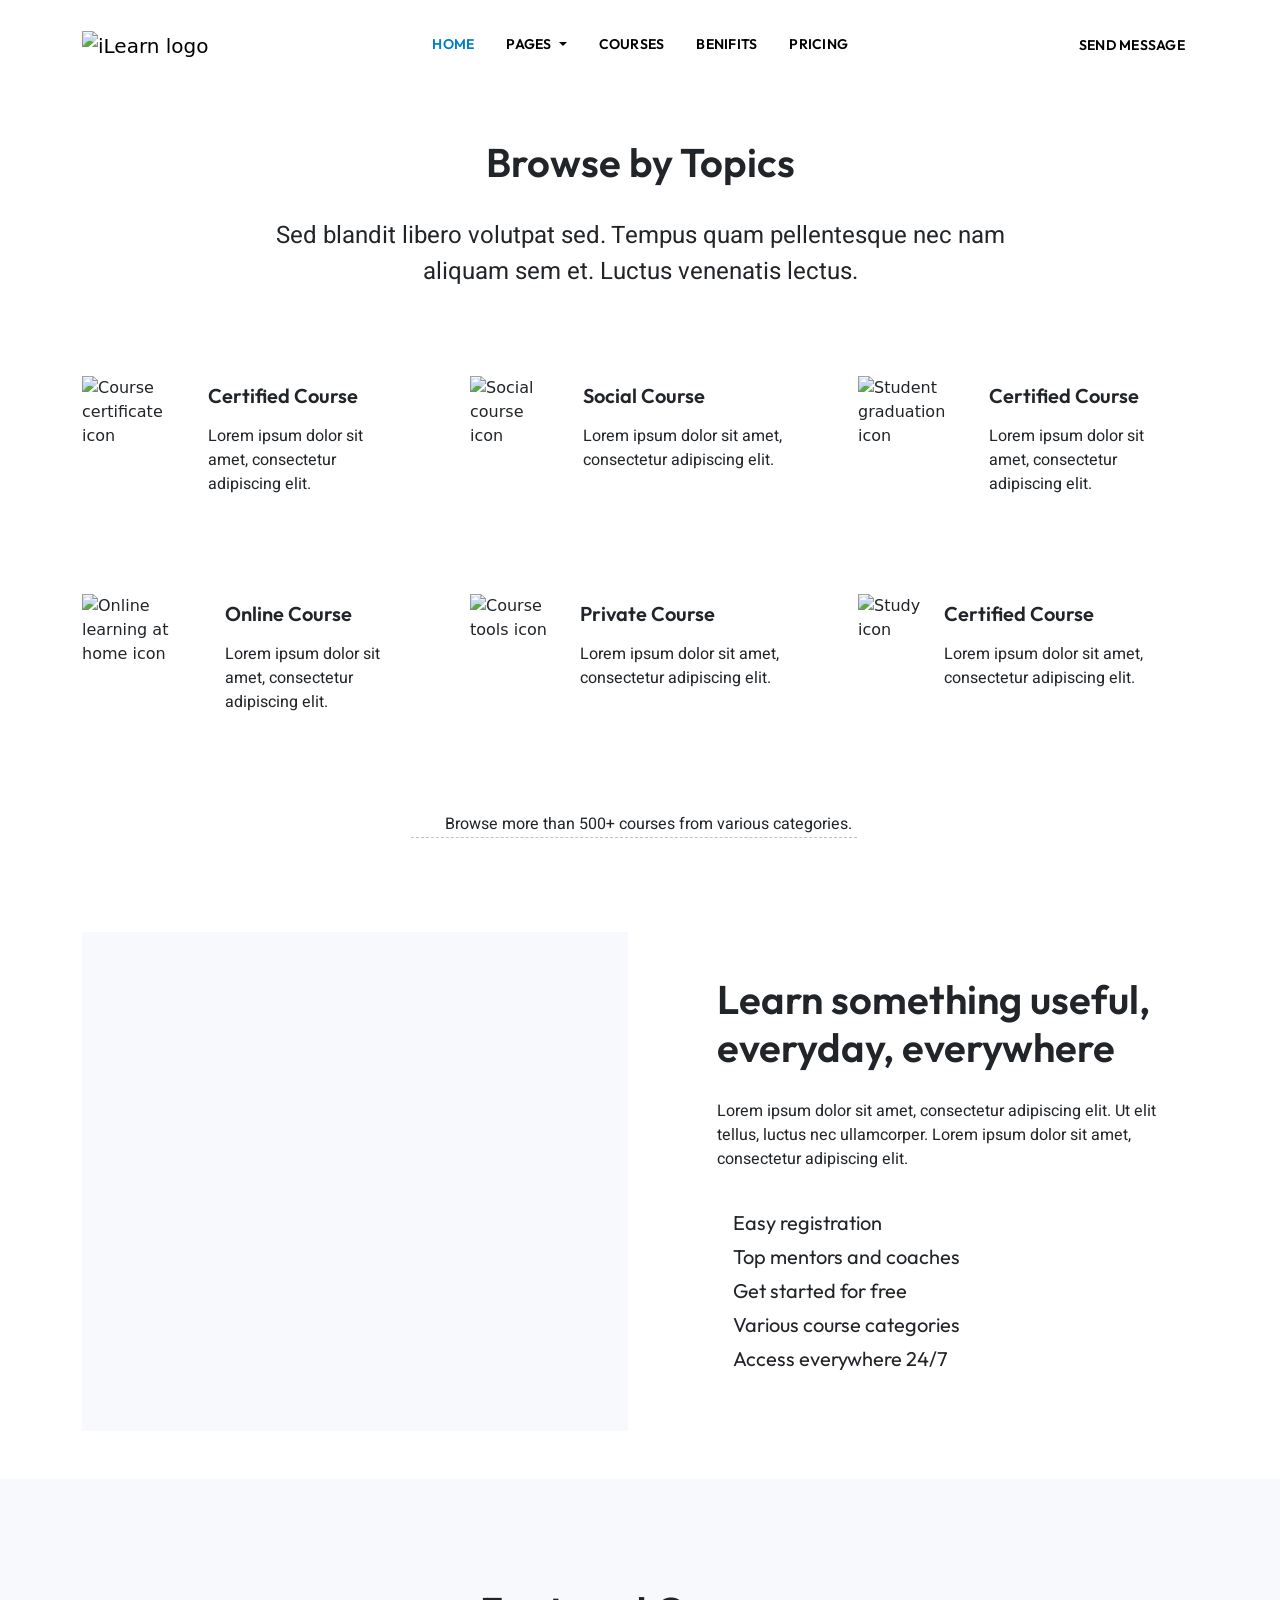
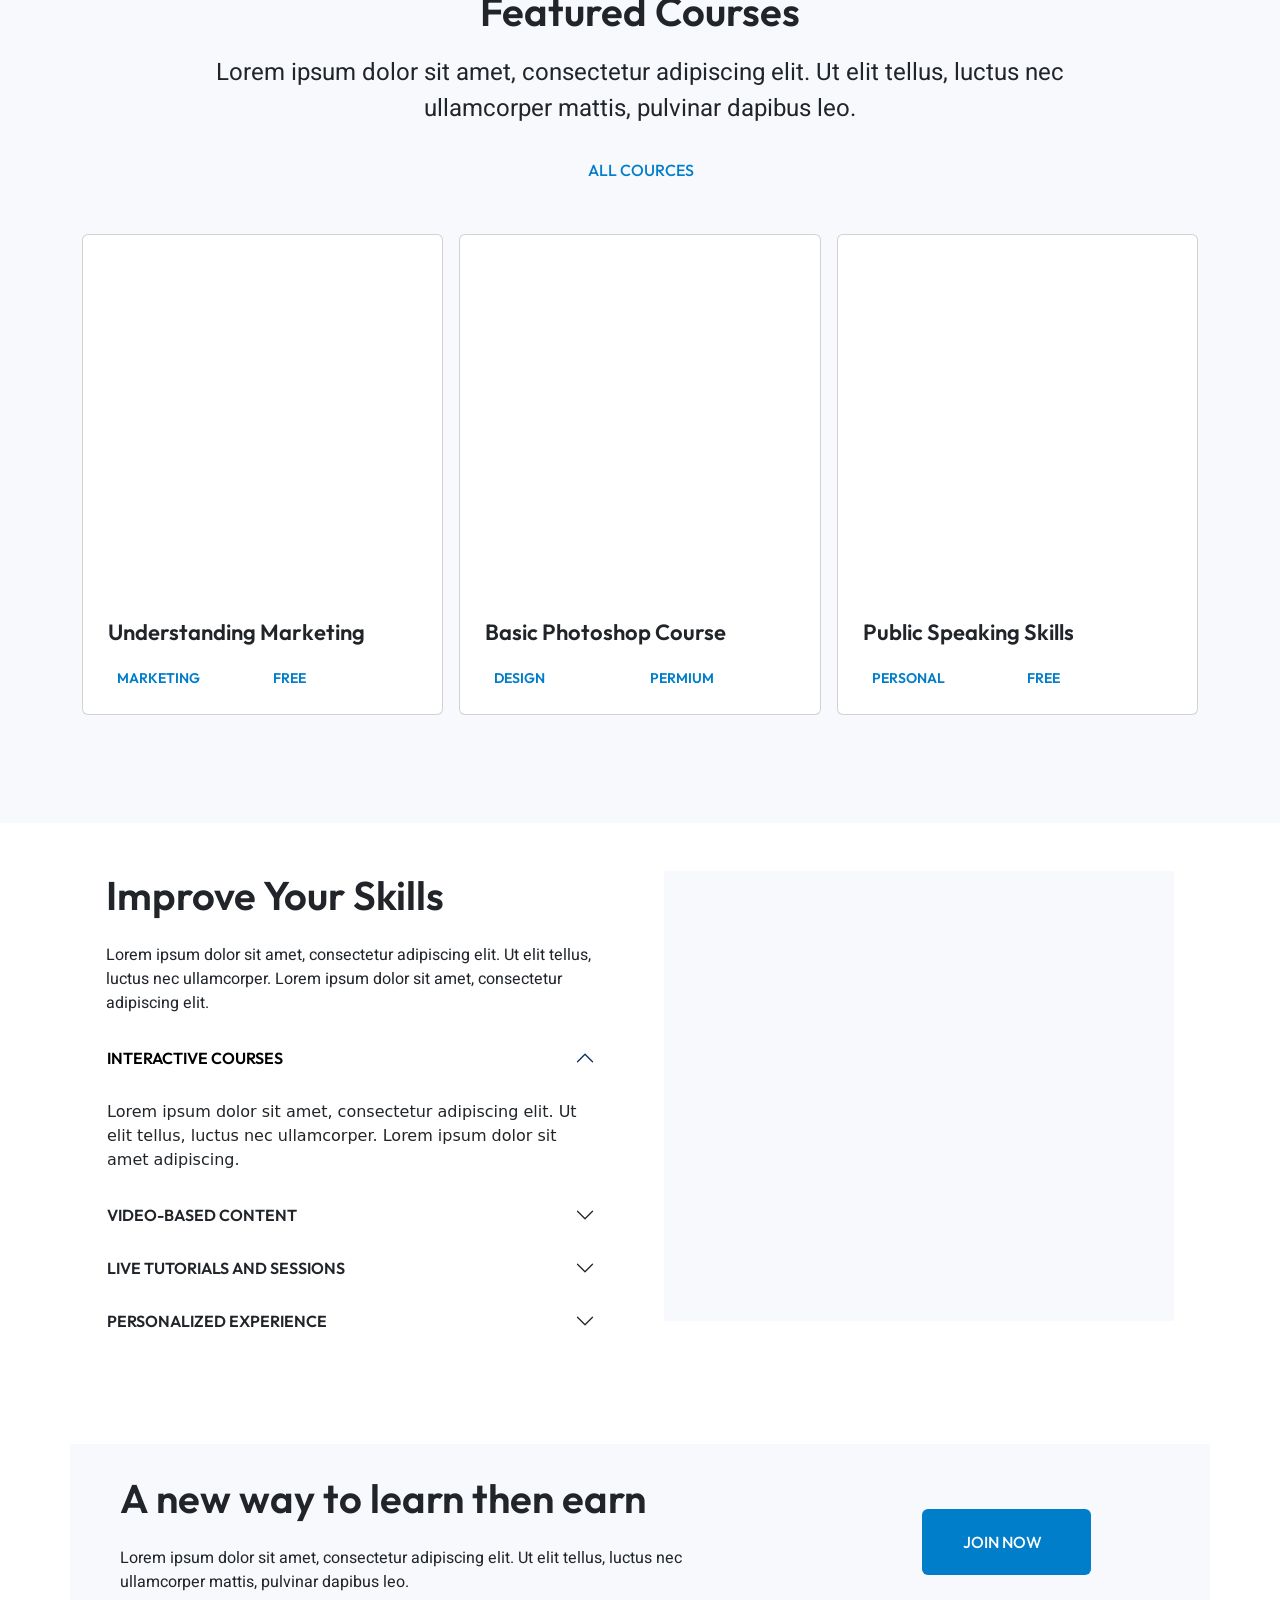
==== index.html @ 5a728802 "create Improve section" ====
<!DOCTYPE html>
<html lang="en">

<head>
    <meta charset="UTF-8">
    <meta name="viewport" content="width=device-width, initial-scale=1.0">
    <title>iLearn</title>

    <!--Font awsome-->
    <link rel="stylesheet" href="https://cdnjs.cloudflare.com/ajax/libs/font-awesome/7.0.1/css/all.min.css"
        integrity="sha512-2SwdPD6INVrV/lHTZbO2nodKhrnDdJK9/kg2XD1r9uGqPo1cUbujc+IYdlYdEErWNu69gVcYgdxlmVmzTWnetw=="
        crossorigin="anonymous" referrerpolicy="no-referrer" />

    <!--Font family-->
    <link rel="preconnect" href="https://fonts.googleapis.com">
    <link rel="preconnect" href="https://fonts.gstatic.com" crossorigin>
    <link href="https://fonts.googleapis.com/css2?family=Heebo:wght@100..900&family=Outfit:wght@100..900&display=swap"
        rel="stylesheet">

    <!--Bootstrap-->
    <link href="https://cdn.jsdelivr.net/npm/bootstrap@5.3.8/dist/css/bootstrap.min.css" rel="stylesheet"
        integrity="sha384-sRIl4kxILFvY47J16cr9ZwB07vP4J8+LH7qKQnuqkuIAvNWLzeN8tE5YBujZqJLB" crossorigin="anonymous">

    <!--Custome css-->
    <link href="./assets/css/main.css" rel="stylesheet" />
</head>

<body>

    <header class="header py-3 w-100">
        <nav class="navbar navbar-expand-lg w-100">
            <div class="container">
                <a class="navbar-brand" href="#">
                    <img width="170" height="45"
                        src="https://demo.sociolib.com/ilearn/wp-content/uploads/sites/27/2022/12/logo.png"
                        class="attachment-full size-full wp-image-588" alt="iLearn logo">
                </a>
                <button class="navbar-toggler" type="button" data-bs-toggle="collapse" data-bs-target="#navbarScroll"
                    aria-controls="navbarScroll" aria-expanded="false" aria-label="Toggle navigation">
                    <span class="navbar-toggler-icon"></span>
                </button>
                <div class="collapse navbar-collapse" id="navbarScroll">
                    <ul class="navbar-nav m-auto my-2 my-lg-0 navbar-nav-scroll gap-3"
                        style="--bs-scroll-height: 100px;">
                        <li class="nav-item">
                            <a class="nav-link active" aria-current="page" href="#">Home</a>
                        </li>
                        <li class="nav-item dropdown">
                            <a class="nav-link dropdown-toggle" href="#" role="button" data-bs-toggle="dropdown"
                                aria-expanded="false">
                                Pages
                            </a>
                            <ul class="dropdown-menu">
                                <li><a class="dropdown-item" href="#">About</a></li>
                                <li><a class="dropdown-item" href="#">Single Course</a></li>
                                <li><a class="dropdown-item" href="#">Contact</a></li>
                                <li><a class="dropdown-item" href="#">Reviews</a></li>
                                <li><a class="dropdown-item" href="#">Blog</a></li>
                                <li><a class="dropdown-item" href="#">Post</a></li>
                            </ul>
                        </li>
                        <li class="nav-item">
                            <a class="nav-link" href="#">Courses</a>
                        </li>
                        <li class="nav-item">
                            <a class="nav-link" href="#">Benifits</a>
                        </li>
                        <li class="nav-item">
                            <a class="nav-link" href="#">Pricing</a>
                        </li>
                    </ul>
                    <a class="contact text-decoration-none btn">
                        <i class="fa-regular fa-envelope"></i>
                        <span>SEND MESSAGE</span>
                    </a>
                </div>
            </div>
        </nav>
    </header>

    <main>

        <section class="browse py-5">

            <div class="browse-title text-center d-flex flex-column justify-content-center align-items-center">
                <h2>Browse by Topics</h2>
                <p class="mt-4 px-5">Sed blandit libero volutpat sed. Tempus quam pellentesque nec nam aliquam sem
                    et. Luctus venenatis
                    lectus.</p>
            </div>

            <div class="container">
                <div class="row g-5">
                    <div class="col-lg-4 col-md-6 col-sm-12">
                        <div class="browse-content d-flex align-items-start gap-4">
                            <div class="icon">
                                <img loading="lazy" decoding="async" width="55" height="55"
                                    src="https://demo.sociolib.com/ilearn/wp-content/uploads/sites/27/2022/12/certificate.png"
                                    class="attachment-full size-full wp-image-513" alt="Course certificate icon">
                            </div>
                            <div class="browse-topic">
                                <h3>Certified Course</h3>
                                <p>Lorem ipsum dolor sit amet, consectetur adipiscing elit.</p>
                            </div>
                        </div>
                    </div>
                    <div class="col-lg-4 col-md-6 col-sm-12">
                        <div class="browse-content d-flex align-items-start gap-4">
                            <div class="icon">
                                <img loading="lazy" decoding="async" width="55" height="55"
                                    src="https://demo.sociolib.com/ilearn/wp-content/uploads/sites/27/2022/12/chat.png"
                                    class="attachment-full size-full wp-image-504" alt="Social course icon">
                            </div>
                            <div class="browse-topic">
                                <h3>Social Course</h3>
                                <p>Lorem ipsum dolor sit amet, consectetur adipiscing elit.</p>
                            </div>
                        </div>
                    </div>
                    <div class="col-lg-4 col-md-6 col-sm-12">
                        <div class="browse-content d-flex align-items-start gap-4">
                            <div class="icon">
                                <img loading="lazy" decoding="async" width="55" height="55"
                                    src="https://demo.sociolib.com/ilearn/wp-content/uploads/sites/27/2022/12/graduation.png"
                                    class="attachment-full size-full wp-image-519" alt="Student graduation icon">
                            </div>
                            <div class="browse-topic">
                                <h3>Certified Course</h3>
                                <p>Lorem ipsum dolor sit amet, consectetur adipiscing elit.</p>
                            </div>
                        </div>
                    </div>
                    <div class="col-lg-4 col-md-6 col-sm-12">
                        <div class="browse-content d-flex align-items-start gap-4">
                            <div class="icon">
                                <img loading="lazy" decoding="async" width="55" height="55"
                                    src="https://demo.sociolib.com/ilearn/wp-content/uploads/sites/27/2022/12/homeschooling.png"
                                    class="attachment-full size-full wp-image-514" alt="Online learning at home icon">
                            </div>
                            <div class="browse-topic">
                                <h3>Online Course</h3>
                                <p>Lorem ipsum dolor sit amet, consectetur adipiscing elit.</p>
                            </div>
                        </div>
                    </div>
                    <div class="col-lg-4 col-md-6 col-sm-12">
                        <div class="browse-content d-flex align-items-start gap-4">
                            <div class="icon">
                                <img loading="lazy" decoding="async" width="55" height="55"
                                    src="https://demo.sociolib.com/ilearn/wp-content/uploads/sites/27/2022/12/tools.png"
                                    class="attachment-full size-full wp-image-515" alt="Course tools icon">
                            </div>
                            <div class="browse-topic">
                                <h3>Private Course</h3>
                                <p>Lorem ipsum dolor sit amet, consectetur adipiscing elit.</p>
                            </div>
                        </div>
                    </div>
                    <div class="col-lg-4 col-md-6 col-sm-12">
                        <div class="browse-content d-flex align-items-start gap-4">
                            <div class="icon">
                                <img loading="lazy" decoding="async" width="55" height="55"
                                    src="https://demo.sociolib.com/ilearn/wp-content/uploads/sites/27/2022/12/study.png"
                                    class="attachment-full size-full wp-image-520" alt="Study icon">
                            </div>
                            <div class="browse-topic">
                                <h3>Certified Course</h3>
                                <p>Lorem ipsum dolor sit amet, consectetur adipiscing elit.</p>
                            </div>
                        </div>
                    </div>
                </div>
            </div>

            <div class="browse-more d-flex gap-3 align-items-center justify-content-center mt-5">
                <i class="fa-regular fa-bookmark"></i>
                <p class="mb-0 text-center">Browse more than 500+ courses from various categories.</p>
            </div>

        </section>

        <section class="learn-something py-5">

            <div class="container">
                <div class="row">
                    <div class="col-lg-6 col-sm-12">
                        <div class="learn-img">
                            <img loading="lazy" decoding="async"
                                src="https://demo.sociolib.com/ilearn/wp-content/uploads/sites/27/2022/12/3.png"
                                class="attachment-full size-full wp-image-526" alt="Online learning illustration"
                                srcset="https://demo.sociolib.com/ilearn/wp-content/uploads/sites/27/2022/12/3.png 750w, https://demo.sociolib.com/ilearn/wp-content/uploads/sites/27/2022/12/3-300x200.png 300w"
                                sizes="(max-width: 750px) 100vw, 750px">
                        </div>
                    </div>
                    <div class="col-lg-6 col-sm-12">
                        <div class="learn-content d-flex flex-column justify-content-center align-items-start h-100">
                            <h2>Learn something useful, everyday, everywhere</h2>
                            <p>Lorem ipsum dolor sit amet, consectetur adipiscing elit. Ut elit tellus, luctus nec
                                ullamcorper. Lorem ipsum dolor sit amet, consectetur adipiscing elit. </p>
                            <div class="learn-benifits">
                                <ul class="p-0">
                                    <li class="d-flex gap-3 align-items-center">
                                        <i class="fa-solid fa-pencil"></i>
                                        <h3 class="mb-0">Easy registration</h3>
                                    </li>
                                    <li class="d-flex gap-3 align-items-center">
                                        <i class="fa-solid fa-pencil"></i>
                                        <h3 class="mb-0">Top mentors and coaches</h3>
                                    </li>
                                    <li class="d-flex gap-3 align-items-center">
                                        <i class="fa-solid fa-pencil"></i>
                                        <h3 class="mb-0">Get started for free</h3>
                                    </li>
                                    <li class="d-flex gap-3 align-items-center">
                                        <i class="fa-solid fa-pencil"></i>
                                        <h3 class="mb-0">Various course categories</h3>
                                    </li>
                                    <li class="d-flex gap-3 align-items-center">
                                        <i class="fa-solid fa-pencil"></i>
                                        <h3 class="mb-0">Access everywhere 24/7</h3>
                                    </li>
                                </ul>
                            </div>
                        </div>
                    </div>
                </div>
            </div>

        </section>

        <section class="featured-courses py-5">
            <div class="container">
                <div class="featured-courses-title text-center">
                    <h2>Featured Courses</h2>
                    <p>Lorem ipsum dolor sit amet, consectetur adipiscing elit. Ut elit tellus, luctus nec ullamcorper
                        mattis, pulvinar dapibus leo.</p>
                    <a class="btn">
                        <span class="me-2">ALL COURCES</span>
                        <i class="fa-solid fa-arrow-right-long"></i>
                    </a>
                </div>

                <div class="row g-lg-3 g-md-4 g-sm-2">
                    <div class="col-lg-4 col-sm-12">
                        <div class="card">
                            <div class="course-img">
                                <img loading="lazy" decoding="async"
                                    src="https://demo.sociolib.com/ilearn/wp-content/uploads/sites/27/2022/12/4.jpg"
                                    class="attachment-full size-full wp-image-138 w-100 h-auto"
                                    alt="Marketing course image"
                                    srcset="https://demo.sociolib.com/ilearn/wp-content/uploads/sites/27/2022/12/4.jpg 800w, https://demo.sociolib.com/ilearn/wp-content/uploads/sites/27/2022/12/4-300x200.jpg 300w, https://demo.sociolib.com/ilearn/wp-content/uploads/sites/27/2022/12/4-768x512.jpg 768w"
                                    sizes="(max-width: 800px) 100vw, 800px">
                            </div>
                            <div class="course-info p-4">
                                <a class="btn">
                                    <h3>Understanding Marketing</h3>
                                </a>
                                <div class="course-generic d-flex">
                                    <div class="course-field w-100">
                                        <i class="fa-solid fa-folder"></i>
                                        <span>MARKETING</span>
                                    </div>
                                    <div class="course-type w-100">
                                        <i class="fa-solid fa-tag"></i>
                                        <span>FREE</span>
                                    </div>
                                </div>
                            </div>
                        </div>
                    </div>
                    <div class="col-lg-4 col-sm-12">
                        <div class="card">
                            <div class="course-img">
                                <img loading="lazy" decoding="async"
                                    src="https://demo.sociolib.com/ilearn/wp-content/uploads/sites/27/2022/12/2.jpg"
                                    class="attachment-full size-full wp-image-139 w-100 h-auto"
                                    alt="Basic Photoshop Course image"
                                    srcset="https://demo.sociolib.com/ilearn/wp-content/uploads/sites/27/2022/12/2.jpg 800w, https://demo.sociolib.com/ilearn/wp-content/uploads/sites/27/2022/12/2-300x200.jpg 300w, https://demo.sociolib.com/ilearn/wp-content/uploads/sites/27/2022/12/2-768x512.jpg 768w"
                                    sizes="(max-width: 800px) 100vw, 800px">
                            </div>
                            <div class="course-info p-4">
                                <a class="btn">
                                    <h3>Basic Photoshop Course</h3>
                                </a>
                                <div class="course-generic d-flex">
                                    <div class="course-field w-100">
                                        <i class="fa-solid fa-folder"></i>
                                        <span>DESIGN</span>
                                    </div>
                                    <div class="course-type w-100">
                                        <i class="fa-solid fa-tag"></i>
                                        <span>PERMIUM</span>
                                    </div>
                                </div>
                            </div>
                        </div>
                    </div>
                    <div class="col-lg-4 col-sm-12">
                        <div class="card last-card">
                            <div class="course-img">
                                <img loading="lazy" decoding="async"
                                    src="https://demo.sociolib.com/ilearn/wp-content/uploads/sites/27/2022/12/3.jpg"
                                    class="attachment-full size-full wp-image-137 w-100 h-auto"
                                    alt="Public Speaking Skills image"
                                    srcset="https://demo.sociolib.com/ilearn/wp-content/uploads/sites/27/2022/12/3.jpg 800w, https://demo.sociolib.com/ilearn/wp-content/uploads/sites/27/2022/12/3-300x200.jpg 300w, https://demo.sociolib.com/ilearn/wp-content/uploads/sites/27/2022/12/3-768x512.jpg 768w"
                                    sizes="(max-width: 800px) 100vw, 800px">
                            </div>
                            <div class="course-info p-4">
                                <a class="btn">
                                    <h3>Public Speaking Skills</h3>
                                </a>
                                <div class="course-generic d-flex">
                                    <div class="course-field w-100">
                                        <i class="fa-solid fa-folder"></i>
                                        <span>PERSONAL</span>
                                    </div>
                                    <div class="course-type w-100">
                                        <i class="fa-solid fa-tag"></i>
                                        <span>FREE</span>
                                    </div>
                                </div>
                            </div>
                        </div>
                    </div>
                </div>
            </div>
        </section>

        <section class="improve py-5">
            <div class="container">
                <div class="row mx-0 g-lg-5 g-sm-4">
                    <div class="col-12 col-lg-6 col-sm-12">
                        <div class="improve-content d-flex flex-column justify-content-center gap-0">
                            <h2 class="mb-4">Improve Your Skills</h2>
                            <p>Lorem ipsum dolor sit amet, consectetur adipiscing elit. Ut elit tellus, luctus nec
                                ullamcorper. Lorem ipsum dolor sit amet, consectetur adipiscing elit. </p>
                            <div class="accordion" id="accordionExample">
                                <div class="accordion-item">
                                    <h3 class="accordion-header">
                                        <button class="accordion-button" type="button" data-bs-toggle="collapse"
                                            data-bs-target="#collapseOne" aria-expanded="true"
                                            aria-controls="collapseOne">
                                            Interactive Courses
                                        </button>
                                    </h3>
                                    <div id="collapseOne" class="accordion-collapse collapse show"
                                        data-bs-parent="#accordionExample">
                                        <div class="accordion-body">
                                            Lorem ipsum dolor sit amet, consectetur adipiscing elit. Ut elit tellus, luctus nec ullamcorper. Lorem ipsum dolor sit amet adipiscing.
                                        </div>
                                    </div>
                                </div>
                                <div class="accordion-item">
                                    <h3 class="accordion-header">
                                        <button class="accordion-button collapsed" type="button"
                                            data-bs-toggle="collapse" data-bs-target="#collapseTwo"
                                            aria-expanded="false" aria-controls="collapseTwo">
                                            Video-based content
                                        </button>
                                    </h3>
                                    <div id="collapseTwo" class="accordion-collapse collapse"
                                        data-bs-parent="#accordionExample">
                                        <div class="accordion-body">
                                            Lorem ipsum dolor sit amet, consectetur adipiscing elit. Ut elit tellus, luctus nec ullamcorper. Lorem ipsum dolor sit amet adipiscing.
                                        </div>
                                    </div>
                                </div>
                                <div class="accordion-item">
                                    <h3 class="accordion-header">
                                        <button class="accordion-button collapsed" type="button"
                                            data-bs-toggle="collapse" data-bs-target="#collapseThree"
                                            aria-expanded="false" aria-controls="collapseThree">
                                            Live Tutorials and Sessions
                                        </button>
                                    </h3>
                                    <div id="collapseThree" class="accordion-collapse collapse"
                                        data-bs-parent="#accordionExample">
                                        <div class="accordion-body">
                                            Lorem ipsum dolor sit amet, consectetur adipiscing elit. Ut elit tellus, luctus nec ullamcorper. Lorem ipsum dolor sit amet adipiscing.
                                        </div>
                                    </div>
                                </div>
                                <div class="accordion-item">
                                    <h3 class="accordion-header">
                                        <button class="accordion-button collapsed" type="button"
                                            data-bs-toggle="collapse" data-bs-target="#collapseFour"
                                            aria-expanded="false" aria-controls="collapseFour">
                                            Personalized Experience
                                        </button>
                                    </h3>
                                    <div id="collapseFour" class="accordion-collapse collapse"
                                        data-bs-parent="#accordionExample">
                                        <div class="accordion-body">
                                            Lorem ipsum dolor sit amet, consectetur adipiscing elit. Ut elit tellus, luctus nec ullamcorper. Lorem ipsum dolor sit amet adipiscing.
                                        </div>
                                    </div>
                                </div>
                            </div>
                        </div>
                    </div>
                    <div class="col-12 col-lg-6 col-sm-12">
                        <div class="improve-img">
                            <img loading="lazy" decoding="async" width="500" height="350"
                                src="https://demo.sociolib.com/ilearn/wp-content/uploads/sites/27/2022/12/4.png"
                                class="attachment-full size-full wp-image-530" alt=""
                                srcset="https://demo.sociolib.com/ilearn/wp-content/uploads/sites/27/2022/12/4.png 750w, https://demo.sociolib.com/ilearn/wp-content/uploads/sites/27/2022/12/4-300x200.png 300w"
                                sizes="(max-width: 750px) 100vw, 750px">
                        </div>
                    </div>
                </div>
            </div>
        </section>

        <section class="learn-then-earn py-5">

            <div class="container">
                <div class="row justify-content-between align-items-center">
                    <div class="col-lg-7">
                        <div class="learn-then-earn-title ms-2">
                            <h2 class="mb-lg-4">A new way to learn then earn</h2>
                            <p>Lorem ipsum dolor sit amet, consectetur adipiscing elit. Ut elit tellus, luctus nec
                                ullamcorper mattis, pulvinar dapibus leo.</p>
                        </div>
                    </div>
                    <div class="col-lg-3">
                        <div class="join-btn btn">
                            <a href="#" class="text-decoration-none text-white me-2">
                                JOIN NOW
                            </a>
                            <i class="fa-solid fa-arrow-right-long text-white"></i>
                        </div>
                    </div>

                </div>
            </div>

        </section>

    </main>

    <footer class="py-5">
        <div class="container">
            <div class="footer-content d-flex flex-nowrap">
                <div class="logo d-flex flex-column gap-4">
                    <div class="brand">
                        <img width="170" height="45"
                            src="https://demo.sociolib.com/ilearn/wp-content/uploads/sites/27/2022/12/logo.png"
                            class="attachment-full size-full wp-image-588" alt="iLearn logo">
                    </div>
                    <div class="social-logos d-flex gap-3 ms-lg-2">
                        <a class="btn"><i class="fa-brands fa-facebook"></i></a>
                        <a class="btn"><i class="fa-brands fa-twitter"></i></a>
                        <a class="btn"><i class="fa-brands fa-youtube"></i></a>
                    </div>
                </div>

                <div class="details w-100">
                    <div class="row g-sm-5">
                        <div class="col-lg-2 offset-lg-2 col-sm-4 col-xs">
                            <div class="menu text">
                                <h2>MENU</h2>
                                <ul>
                                    <li>
                                        <a class="btn">Services</a>
                                    </li>
                                    <li>
                                        <a class="btn">Features</a>
                                    </li>
                                    <li>
                                        <a class="btn">Pricing</a>
                                    </li>
                                    <li>
                                        <a class="btn">Testimonials</a>
                                    </li>
                                </ul>
                            </div>
                        </div>
                        <div class="col-lg-2 col-sm-4 col-xs">

                            <div class="pages text">
                                <h2>PAGES</h2>
                                <ul>
                                    <li>
                                        <a class="btn">Courses</a>
                                    </li>
                                    <li>
                                        <a class="btn">Sitemap</a>
                                    </li>
                                    <li>
                                        <a class="btn">Company</a>
                                    </li>
                                    <li>
                                        <a class="btn">FAQs</a>
                                    </li>
                                </ul>
                            </div>
                        </div>
                        <div class="col-lg-2 col-sm-4 col-xs">
                            <h2>LINKS</h2>
                            <div class="links text">
                                <ul>
                                    <li>
                                        <a class="btn">About us</a>
                                    </li>
                                    <li>
                                        <a class="btn">Contact</a>
                                    </li>
                                    <li>
                                        <a class="btn">Help Center</a>
                                    </li>
                                </ul>
                            </div>
                        </div>
                        <div class="col-lg-4 col-sm-12 col-xs">
                            <h2>OFFICE</h2>
                            <div class="office text">
                                <address>
                                    Amphitheatre Parkway, Mountain View, California, 94043
                                </address>
                                <div class="contact d-flex flex-column align-items-start">
                                    <a class="btn">
                                        <i class="fa-regular fa-envelope"></i>
                                        <span class="ms-2">mail@ilearn.co</span>
                                    </a>
                                    <a class="btn">
                                        <i class="fa-solid fa-phone-volume"></i>
                                        <span class="ms-2">+123 456 789</span>
                                    </a>
                                </div>
                            </div>
                        </div>
                    </div>
                </div>
            </div>
        </div>
    </footer>

    <script src="https://cdn.jsdelivr.net/npm/bootstrap@5.3.8/dist/js/bootstrap.bundle.min.js"
        integrity="sha384-FKyoEForCGlyvwx9Hj09JcYn3nv7wiPVlz7YYwJrWVcXK/BmnVDxM+D2scQbITxI"
        crossorigin="anonymous"></script>
</body>

</html>
---- assets/css/main.css ----
:root {
    --mainFont: "Outfit", sans-serif;
    --contentFont: "Heebo", sans-serif;
    --mainColor: #007ECA;
    --imgBg: #f7f9fc;
}

*{
    /*outline: auto;*/
}

body{
    margin: 0;
    padding: 0;
    width: 100%;
}

body h1, h2,  h3, h4, h5, h6 {
    font-family: var(--mainFont);
}

body p {
    font-family: var(--contentFont);
}

body i{
    color: var(--mainColor);
}

body ul{
    list-style-type: none;
}

/* navbar starts */

.navbar-nav .nav-link.active {
    color: var(--mainColor);
}

.nav-link {
    color: #000;
    font-family: var(--mainFont);
    font-size: 14px;
    font-weight: 600;
    text-transform: uppercase;
    letter-spacing: 0.25px;
    transition: 0.5s;
}

.nav-link:hover {
    color: var(--mainColor);
}

.navbar .navbar-collapse .dropdown-item {
    text-transform: uppercase;
    font-family: var(--mainFont);
    color: #000;
    font-size: 14px;
    font-weight: 600;
    letter-spacing: 0.25px;
    transition: 0.5s;
}

.navbar .navbar-collapse .dropdown-item:hover {
    color: var(--mainColor);
    background-color: #fff;
}

.navbar .contact i {
    color: #000;
    font-size: 15px;
    margin-right: 10px;
}

.navbar .contact span {
    color: #000;
    font-family: var(--mainFont);
    font-size: 14px;
    font-weight: 600;
    text-transform: uppercase;
    letter-spacing: 0.25px;
    transition: 0.5s;
}

.navbar .contact i {
    transition: 0.5s;
}

.navbar .btn:hover i {
    color: var(--mainColor);
}

.navbar .btn:active{
    border: transparent;
    box-shadow: none;
}

.navbar .btn:hover span {
    color: var(--mainColor);
}

.navbar .btn:hover {
    color: transparent;
}

/* navbar ends */

/* browse starts */

.browse .browse-title {
    margin-bottom: 70px;
}

.browse .browse-title h2 {
    font-size: 40px;
    font-weight: 600;
}

.browse .browse-title p {
    font-size: 24px;
    font-weight: 400;
    width: 70%;
}

.browse-content .browse-topic h3 {
    font-size: 20px;
    font-weight: 600;
    margin-top: 8px;
    margin-bottom: 16px;
}

.browse-content .browse-topic p {
    font-size: 16px;
    font-weight: 400;
    margin-bottom: 50px;
    padding-right: 15px;
}

.browse .browse-more p{
    font-size: 16px;
    font-weight: 400;
    position: relative;
}

.browse .browse-more p::after{
    content: '';
    border-bottom: 1px dashed #c2c2c4;
    position: absolute;
    bottom: -2px;
    left: -34px;
    width: 446px;
}

/* browse ends */

/* browse responsive starts */

@media screen and (max-width: 1037px) {
    .browse .browse-title p {
        width: 80%;
    }
}

@media screen and (max-width: 908px) {
    .browse .browse-title p {
        font-size: 22px;
        width: 90%;
    }
}

@media screen and (max-width: 768px) {
    .browse .browse-title p {
        margin-bottom: -5px;
    }
}

@media screen and (max-width: 441px) {
    .browse .browse-title p {
        font-size: 20px;
        width: 100%;
    }
}

@media screen and (max-width: 768px) {
    .browse-content .browse-topic p {
        margin-bottom: 16px;
    }
}

@media screen and (max-width: 551px){

    .browse .browse-title h2{
        font-size: 30px;
    }

    .browse .browse-title p{
        font-size: 18px;
    }

}

@media screen and (max-width: 520px) {

    .browse-more{
        gap: 10px !important;
    }

    .browse .browse-more p{
        font-size: 13px;
    }

    .browse .browse-more p::after{
        content: '';
        border-bottom: 1px dashed #c2c2c4;
        position: absolute;
        bottom: -2px;
        left: -29px;
        width: 362px;
}

}

/* browse responsive ends */

/* learn-something starts */

.learn-img{
    position: relative;
    background-color: var(--imgBg);
    height: 499px;
}

.learn-img img{
    position: absolute;
    top: 50%;
    left: 50%;
    transform: translate(-50%, -50%);
    width: 600px;
    height: 400px;
}

.learn-content{
    margin-left: 65px;
}

.learn-content h2{
    font-size: 40px;
    font-weight: 600;
}

.learn-content p{
    margin-top: 20px;
    margin-bottom: 40px;
    font-size: 16px;
    font-weight: 400;
}

.learn-content li{
    margin-bottom: 10px;
}

.learn-content h3{
    font-size: 20px;
    font-weight: 400;
}

/* learn-something ends */

/* learn-something responsive starts */

@media screen and (max-width: 1201px){


    .learn-img img{
        width:400px;
        height: 270px;
    }

    .learn-content{
        margin-left: 50px;
    }

    .learn-content h2{
        font-size: 35px;
    }

}

@media screen and (max-width: 993px){

    .learn-something .row{
        flex-direction: column;
    }

    .learn-img img{
        width: 600px;
        height: 400px;
    }

    .learn-content{
        margin-left: 0;
        margin-top: 45px;
        text-align: center;
        align-items: center !important;
    }

    .learn-content h2{
        font-size: 35px;
    }

    .learn-content p{
        font-size: 18px;
        margin-bottom: 35px;
    }

    .learn-content .learn-benifits{
        background-color: var(--imgBg);
        padding: 45px;
    }
}

@media screen and (max-width: 768px) {

    .learn-img{
        height: 400px;
    }
    
    .learn-img img{
        width: 400px;
        height: 270px;
    }

    .learn-content h2{
        font-size: 35px;
    }

}

@media screen and (max-width: 576px){

    .learn-content h2{
        font-size: 30px;
    }

    .learn-content p{
        font-size: 19px;
    }

}

@media screen and (max-width: 551px){

    .learn-content h3{
        font-size: 18px;
    }

}

@media screen and (max-width: 475px) {

    .learn-img{
        height: 300px;
    }
    
    .learn-img img{
        width: 330px;
        height: 200px;
    }

    .learn-benifits ul li{
        text-align: left;
    }

}

@media screen and (max-width: 443px){

    .learn-content h2{
        font-size: 30px;
    }

    .learn-content p{
        font-size: 18px;
    }

}

/* learn-something responsive ends */

/* featured-courses starts */

.featured-courses{
    background-color: var(--imgBg);
}

.featured-courses-title h2{
    font-size: 40px;
    font-weight: 600;
    margin-top: 60px;
    margin-bottom: 20px;
}

.featured-courses-title p{
    font-size: 24px;
    font-weight: 400;
    margin-bottom: 30px;
    padding: 0 130px;
}

.featured-courses .btn{
    padding: 0;
}

.featured-courses .btn:hover{
    border: transparent;
    box-shadow: none;
}

.featured-courses .btn:active{
    border: transparent;
    box-shadow: none;
}

.featured-courses-title .btn{
    margin-bottom: 50px;
}

.featured-courses-title .btn span{
    font-size: 16px;
    font-weight: 500;
    transition: 0.5s;
}

.featured-courses-title .btn:hover span{
    color: #000;
}

.featured-courses-title .btn i{
    transition: 0.5s;
}

.featured-courses-title .btn:hover i{
    color: #000;
}

.featured-courses .card{
    margin-bottom: 60px;
}

.featured-courses h3{
    font-size: 22px;
    font-weight: 600;
    margin-bottom: 20px;
}

.featured-courses span{
    font-size: 14px;
    font-weight: 600;
    color: var(--mainColor);
    font-family: var(--mainFont);
    margin-left: 10px;
}

/* featured-courses ends */

/* featured-courses responsive starts */

@media screen and (max-width: 1200px){

    .featured-courses-title h2{
        font-size: 35px;
        margin-bottom: 30px;
        margin-top: 50px;
    }

    .featured-courses-title p{
        font-size: 22px;
        margin-bottom: 35px;
        padding: 0 100px;
    }

    .featured-courses .card{
        margin-bottom: 40px;
    }

    .featured-courses h3{
        font-size: 18px;
    }

    .featured-courses span{
        font-size: 12px;
        margin-left: 5px;
    }

    .featured-courses i{
        font-size: 12px;
    }

}

@media screen and (max-width: 991px){

    .featured-courses-title p{
        font-size: 21px;
        padding: 0;
    }

    .featured-courses .container .row{
        row-gap: 35px;
    }

    .featured-courses .card{
        margin: 0;
    }

    .featured-courses .last-card{
        margin-bottom: 40px;
    }

    .featured-courses .course-info{
        margin-top: 10px;
        margin-bottom: 10px;
    }
    
    .featured-courses h3{
        font-size: 24px;
    }

    .featured-courses span{
        font-size: 16px;
        margin-left: 10px;
    }

    .featured-courses i{
        font-size: 16px;
    }

}

@media screen and (max-width: 768px){

    .featured-courses-title p{
        font-size: 19px;
    }

    .featured-courses .last-card{
        margin-bottom: 25px;
    }

    .featured-courses .course-info{
        margin-top: 7px;
        margin-bottom: 7px;
    }

    .featured-courses span{
        font-size: 14px;
        margin-left: 10px;
    }

    .featured-courses i{
        font-size: 14px;
    }

}

@media screen and (max-width: 576px){

    .featured-courses .last-card{
        margin-bottom: 15px;
    }

    .featured-courses .course-info{
        margin-top: 7px;
        margin-bottom: 7px;
    }

    .featured-courses h3{
        font-size: 22px;
    }

    .featured-courses span{
        font-size: 14px;
        margin-left: 10px;
    }

    .featured-courses i{
        font-size: 14px;
    }

}

@media screen and (max-width: 450px){

    .featured-courses .last-card{
        margin-bottom: 10px;
    }

    .featured-courses h3{
        font-size: 17px;
        font-weight: 550;
    }

    .featured-courses span{
        font-size: 12px;
        margin-left: 5px;
    }

    .featured-courses i{
        font-size: 12px;
    }

}

/* featured-courses responsive ends */

/* improve section starts */

.improve h2{
    font-size: 40px;
    font-weight: 600;
}

.improve h3 button{
    text-transform: uppercase;
    font-size: 16px;
    font-weight: 600;
}

.improve p{
    font-size: 16px;
    font-weight: 400;
}

.improve .accordion{
    --bs-accordion-border-color: #fff;
}

.improve .accordion-body{
    font-size: 16px;
    font-weight: 400;
}

.accordion-body, .accordion-button{
    padding-left: 0;
}

.accordion-button:not(.collapsed) {
    background-color: #fff;
    box-shadow: none;
    color: #000;
}

.accordion-button:focus{
    box-shadow: none;
}

.improve .improve-img{
    position: relative;
    background-color: var(--imgBg);
    height: 450px;
}

.improve .improve-img img{
    position: absolute;
    top: 50%;
    left: 50%;
    transform: translate(-50%, -50%);
}

/* improve section ends */

/* improve section reaponsive starts */

@media screen and (max-width: 1200px){
    .improve h2{
        font-size: 35px;
    }

    .improve .improve-img img{
        width:400px;
        height: 270px;
    }
}

@media screen and (max-width: 993px){

    .improve .improve-img img{
        width: 600px;
        height: 400px;
    }

}

@media screen and (max-width: 768px) {

    .improve .improve-img{
        height: 400px;
    }
    
    .improve .improve-img img{
        width: 400px;
        height: 270px;
    }

}

@media screen and (max-width: 576px){

    .improve .row{
        row-gap: 20px;
    }

    .improve p{
        font-size: 14px;
    }

    .improve .accordion-body{
        font-size: 15px;
    }

    .improve .improve-img{
        height: 430px;
    }
}

@media screen and (max-width: 475px) {

    .improve .improve-img{
        height: 300px;
    }
    
    .improve .improve-img img{
        width: 330px;
        height: 200px;
    }

}

/* improve section responsive ends */

/* learn-then-earn starts */

.learn-then-earn .row{
    background-color: var(--imgBg);
    padding: 30px;
}

.learn-then-earn-title h2{
    font-size: 40px;
    font-weight: 600;
}

.learn-then-earn-title p{
    font-size: 16px;
    font-weight: 400;
}

.learn-then-earn .join-btn{
    background-color: var(--mainColor);
    padding: 20px 40px;
    transition: 0.5s;
    font-family: var(--mainFont);
    font-size: 16px;
    font-weight: 500;
}

.learn-then-earn .join-btn:hover{
    background-color: #0E70AC;
    border: transparent;
    box-shadow: none;
}

.learn-then-earn .join-btn:active{
    border: transparent;
    box-shadow: none;
    background-color: #0E70AC;
}

/* learn-then-earn ends */

/* learn-then-earn responsive starts */

@media screen and (max-width: 1200px){

    .learn-then-earn .join-btn{
        background-color: var(--mainColor);
        padding: 20px 30px;
    }

    .learn-then-earn-title h2{
        font-size: 30px;
    }

}

@media screen and (max-width: 992px){

    .learn-then-earn .row{
        flex-direction: column;
        justify-content: center;
        text-align: center;
    }

    .learn-then-earn .learn-then-earn-title h2{
        margin-bottom: 14px !important;
    }

    .learn-then-earn .learn-then-earn-title p{
        font-size: 19px;
    }

    .learn-then-earn .join-btn{
        padding: 17px 30px;
        text-align: center;
        margin-top: 10px;
        font-size: 15px;
    }

}

@media screen and (max-width: 768px){

    .learn-then-earn .learn-then-earn-title h2{
        font-size: 30px;
    }

    .learn-then-earn .learn-then-earn-title p{
        font-size: 18px;
    }

    .learn-then-earn .join-btn{
        padding: 15px 27px;
        margin-top: 7px;
        font-size: 14px;
    }

}

@media screen and (max-width: 514px){

    .learn-then-earn .learn-then-earn-title h2{
        font-size: 25px;
    }

    .learn-then-earn .learn-then-earn-title p{
        font-size: 16px;
    }

    .learn-then-earn .join-btn{
        padding: 12px 20px;
        margin-top: 7px;
        font-size: 12px;
    }

}

/* learn-then-earn responsive ends */

/* footer starts */

footer h2{
    color: var(--mainColor);
    font-size: 14px;
    font-weight: 600;
    margin-bottom: 30px;
}

footer .text{
    font-size: 16px;
    font-weight: 400;
    font-family: var(--contentFont);
}

footer .text a{
    margin-bottom: 5px;
}

footer ul, footer .btn{
    margin: 0;
    padding: 0;
}

footer .details .btn:hover{
    border: transparent;
    box-shadow: none;
}

footer .details .btn:active{
    border: transparent;
    box-shadow: none;
}

footer i{
    font-size: 18px;
}

footer .contact i{
    font-size: 16px;
}

/* footer ends */

/* footer responsive starts */

@media screen and (max-width: 992px){

    footer .footer-content{
        text-align: left;
        flex-direction: column;
        justify-content: center;
        gap: 60px;
    }

    footer .footer-content .logo{
        flex-direction: row !important;
        justify-content: space-between;
        align-items: center;
    }

    footer h2{
        margin-bottom: 25px;
    }

    footer .footer-content address{
        font-size: 14px;
    }

    footer .office .btn{
        text-align: left;
        font-size: 14px;
    }

}

@media screen and (max-width: 768px){

    footer .row{
        justify-content: space-between;
    }

    footer .office .btn{
        font-size: 14px;
    }

}

@media screen and (max-width: 576px){

    footer .footer-content{
        gap: 45px;
    }

    footer .footer-content .logo{
        flex-direction: column !important;
        justify-content: space-between;
        align-items: flex-start;
    }

    footer .row{
        row-gap: 30px;
    }

    .details .col-xs{
        width: 50%;
    }

    footer h2{
        margin-bottom: 25px;
    }

}

/* footer responsive ends */
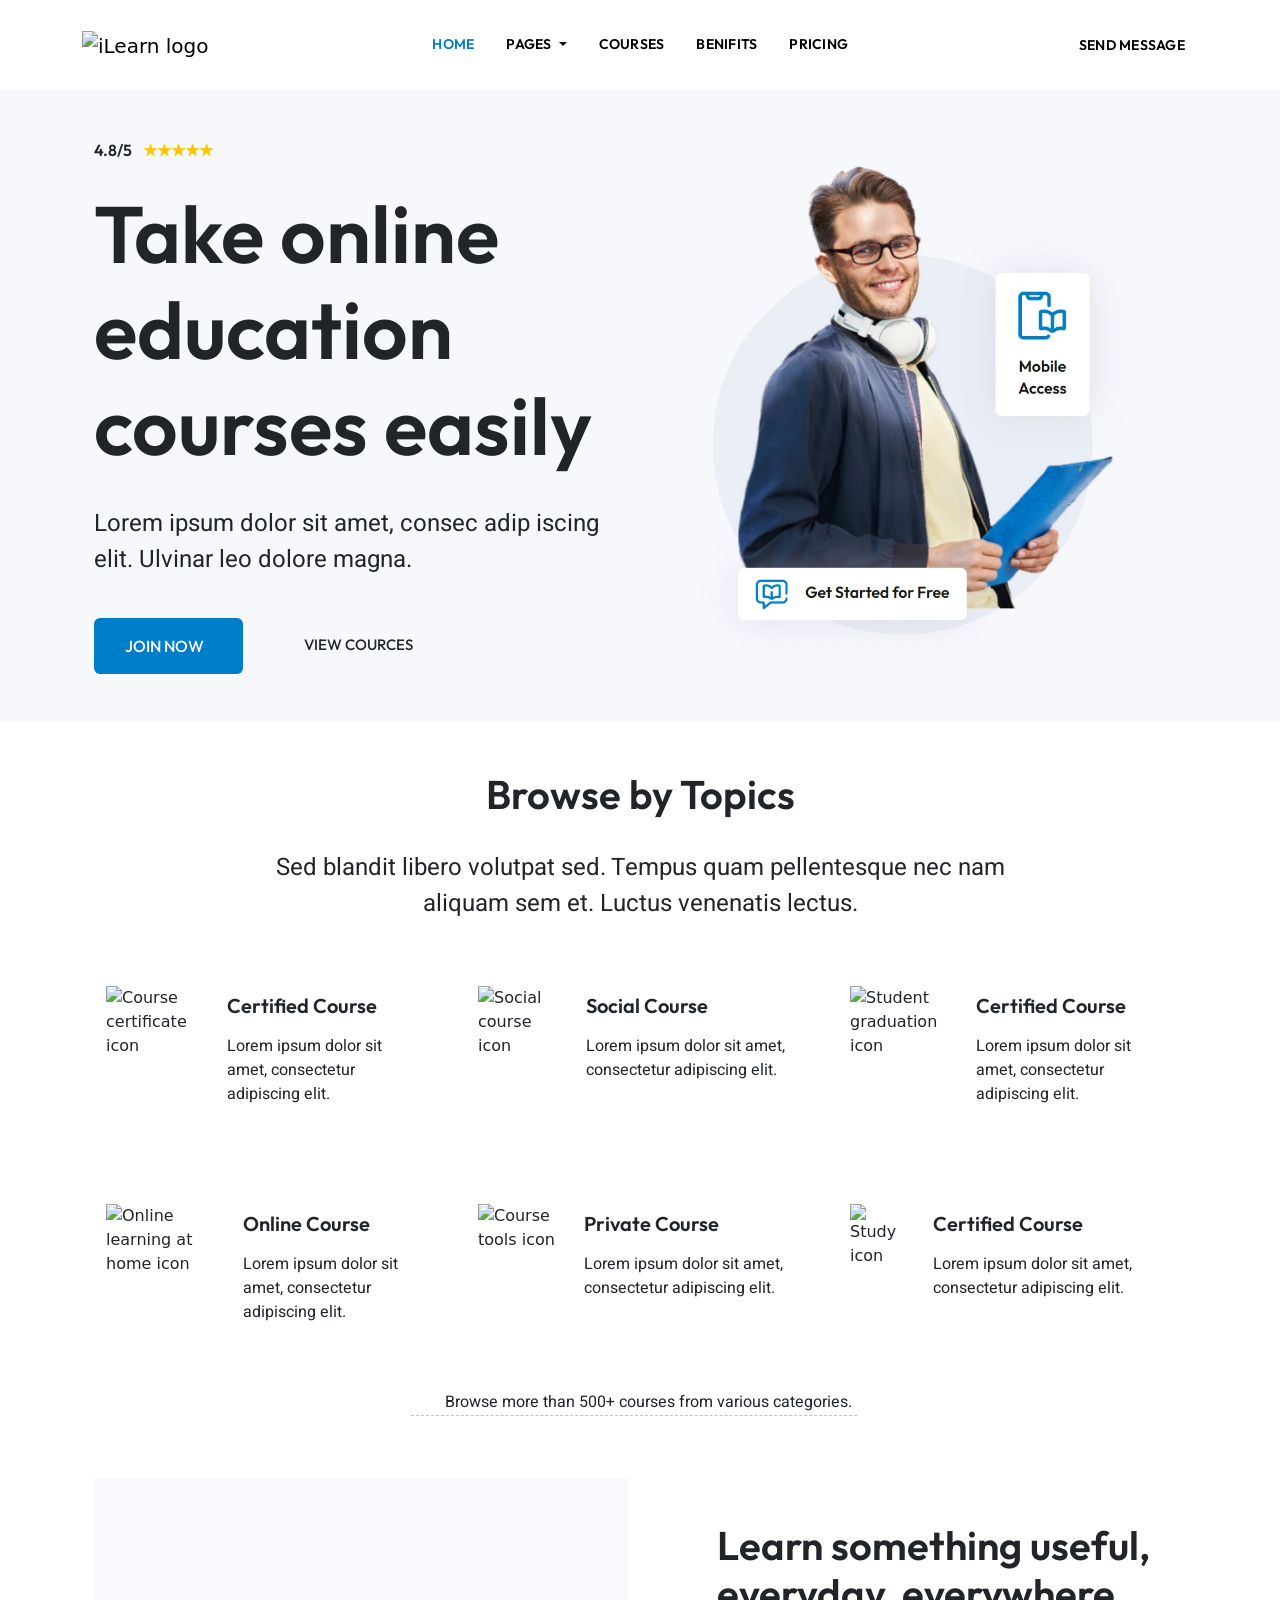
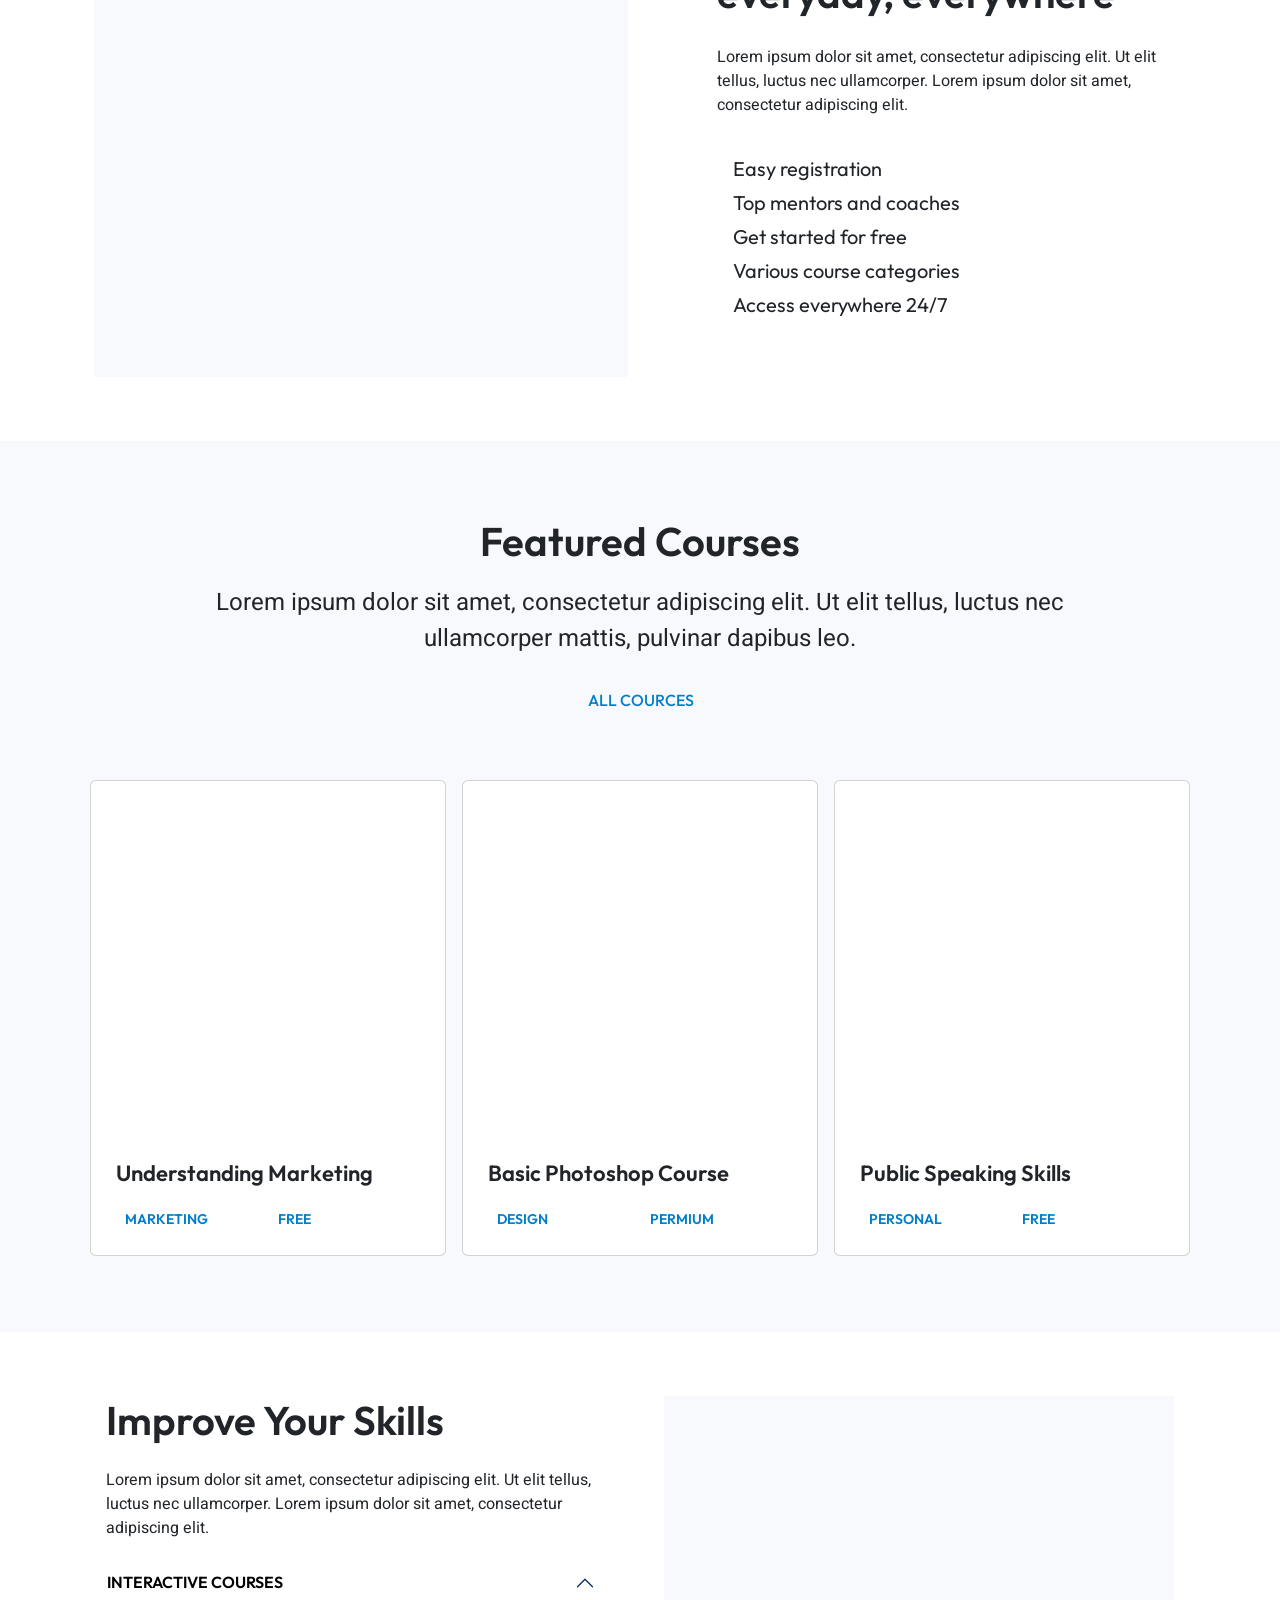
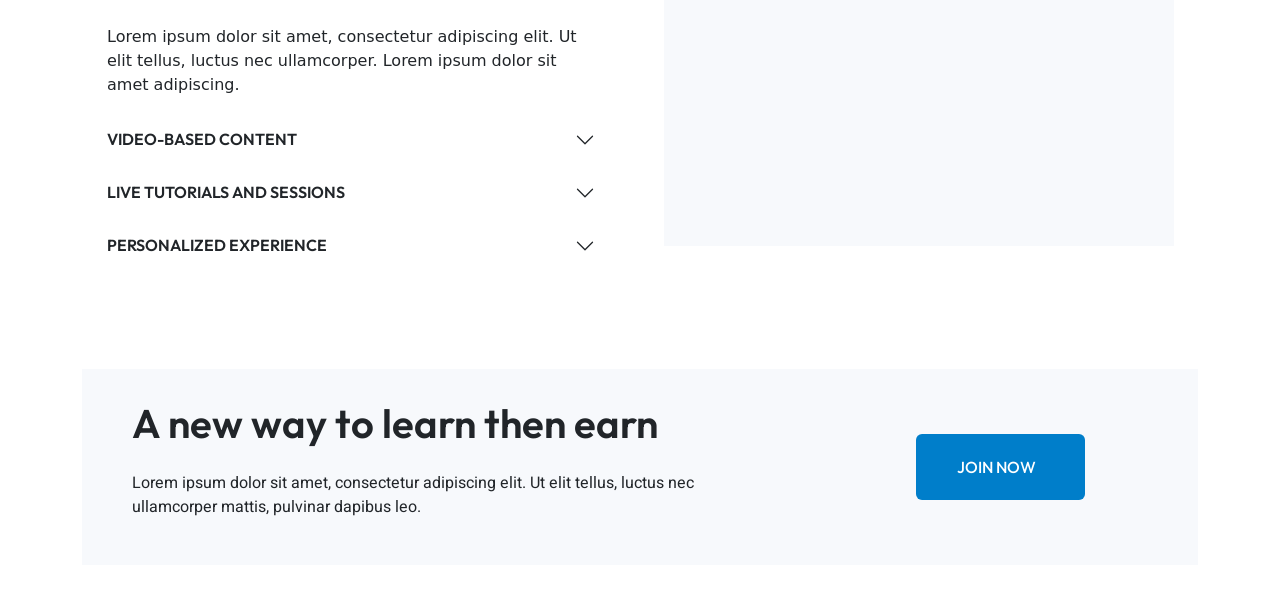
==== commit 5282ed2a: "create hero section, fix issues" ====
--- a/index.html
+++ b/index.html
@@ -69,7 +69,7 @@
                             <a class="nav-link" href="#">Pricing</a>
                         </li>
                     </ul>
-                    <a class="contact text-decoration-none btn">
+                    <a class="contact text-decoration-none btn" href="#">
                         <i class="fa-regular fa-envelope"></i>
                         <span>SEND MESSAGE</span>
                     </a>
@@ -80,7 +80,48 @@
 
     <main>
 
-        <section class="browse py-5">
+        <section class="hero py-5">
+            <div class="container">
+                <div class="row align-items-center gap-md-0 gap-sm-1">
+                    <div class="col-12 d-md-none d-sm-block text-start">
+                        <div class="hero-img-d">
+                            <img src="./assets/img/hero_img.webp" alt="hero image"/>
+                        </div>
+                    </div>
+                    <div class="col-md-6 col-sm-12">
+                        <div class="hero-content d-flex flex-column justify-content-center gap-xl-4 gap-md-2">
+                            <div class="rating">
+                                <span>4.8/5</span>
+                                <span class="star ms-2">★★★★★</span>
+                            </div>
+                            <h1>Take online education courses easily</h1>
+                            <p>Lorem ipsum dolor sit amet, consec adip iscing elit. Ulvinar leo dolore magna.</p>
+                            <div class="hero-btns d-flex align-items-center gap-5">
+                                <div class="join-btn btn">
+                                    <a href="#" class="text-decoration-none text-white me-2">
+                                        JOIN NOW
+                                    </a>
+                                    <i class="fa-solid fa-arrow-right-long text-white"></i>
+                                </div>
+                                <div class="view-btn">
+                                    <a class="btn" href="#">
+                                        <span class="me-2">VIEW COURCES</span>
+                                        <i class="fa-solid fa-arrow-right-long"></i>
+                                    </a>
+                                </div>
+                            </div>
+                        </div>
+                    </div>
+                    <div class="col-6 d-md-block d-sm-none">
+                        <div class="hero-img">
+                            <img src="./assets/img/hero_img.webp" alt="hero image"/>
+                        </div>
+                    </div>
+                </div>
+            </div>
+        </section>
+
+        <section class="browse pt-5 pb-xl-5 pb-md-3">
 
             <div class="browse-title text-center d-flex flex-column justify-content-center align-items-center">
                 <h2>Browse by Topics</h2>
@@ -172,14 +213,14 @@
                 </div>
             </div>
 
-            <div class="browse-more d-flex gap-3 align-items-center justify-content-center mt-5">
+            <div class="browse-more d-flex gap-3 align-items-center justify-content-center mt-3">
                 <i class="fa-regular fa-bookmark"></i>
                 <p class="mb-0 text-center">Browse more than 500+ courses from various categories.</p>
             </div>
 
         </section>
 
-        <section class="learn-something py-5">
+        <section class="learn-something py-5 py-xl-3 mb-xl-5">
 
             <div class="container">
                 <div class="row">
@@ -228,13 +269,13 @@
 
         </section>
 
-        <section class="featured-courses py-5">
+        <section class="featured-courses py-3">
             <div class="container">
                 <div class="featured-courses-title text-center">
                     <h2>Featured Courses</h2>
                     <p>Lorem ipsum dolor sit amet, consectetur adipiscing elit. Ut elit tellus, luctus nec ullamcorper
                         mattis, pulvinar dapibus leo.</p>
-                    <a class="btn">
+                    <a class="btn" href="#">
                         <span class="me-2">ALL COURCES</span>
                         <i class="fa-solid fa-arrow-right-long"></i>
                     </a>
@@ -252,7 +293,7 @@
                                     sizes="(max-width: 800px) 100vw, 800px">
                             </div>
                             <div class="course-info p-4">
-                                <a class="btn">
+                                <a class="btn" href="#">
                                     <h3>Understanding Marketing</h3>
                                 </a>
                                 <div class="course-generic d-flex">
@@ -279,7 +320,7 @@
                                     sizes="(max-width: 800px) 100vw, 800px">
                             </div>
                             <div class="course-info p-4">
-                                <a class="btn">
+                                <a class="btn" href="#">
                                     <h3>Basic Photoshop Course</h3>
                                 </a>
                                 <div class="course-generic d-flex">
@@ -306,7 +347,7 @@
                                     sizes="(max-width: 800px) 100vw, 800px">
                             </div>
                             <div class="course-info p-4">
-                                <a class="btn">
+                                <a class="btn" href="#">
                                     <h3>Public Speaking Skills</h3>
                                 </a>
                                 <div class="course-generic d-flex">
@@ -326,7 +367,7 @@
             </div>
         </section>
 
-        <section class="improve py-5">
+        <section class="improve pt-5 pb-xl-5 py-lg-3">
             <div class="container">
                 <div class="row mx-0 g-lg-5 g-sm-4">
                     <div class="col-12 col-lg-6 col-sm-12">
@@ -346,7 +387,8 @@
                                     <div id="collapseOne" class="accordion-collapse collapse show"
                                         data-bs-parent="#accordionExample">
                                         <div class="accordion-body">
-                                            Lorem ipsum dolor sit amet, consectetur adipiscing elit. Ut elit tellus, luctus nec ullamcorper. Lorem ipsum dolor sit amet adipiscing.
+                                            Lorem ipsum dolor sit amet, consectetur adipiscing elit. Ut elit tellus,
+                                            luctus nec ullamcorper. Lorem ipsum dolor sit amet adipiscing.
                                         </div>
                                     </div>
                                 </div>
@@ -361,7 +403,8 @@
                                     <div id="collapseTwo" class="accordion-collapse collapse"
                                         data-bs-parent="#accordionExample">
                                         <div class="accordion-body">
-                                            Lorem ipsum dolor sit amet, consectetur adipiscing elit. Ut elit tellus, luctus nec ullamcorper. Lorem ipsum dolor sit amet adipiscing.
+                                            Lorem ipsum dolor sit amet, consectetur adipiscing elit. Ut elit tellus,
+                                            luctus nec ullamcorper. Lorem ipsum dolor sit amet adipiscing.
                                         </div>
                                     </div>
                                 </div>
@@ -376,7 +419,8 @@
                                     <div id="collapseThree" class="accordion-collapse collapse"
                                         data-bs-parent="#accordionExample">
                                         <div class="accordion-body">
-                                            Lorem ipsum dolor sit amet, consectetur adipiscing elit. Ut elit tellus, luctus nec ullamcorper. Lorem ipsum dolor sit amet adipiscing.
+                                            Lorem ipsum dolor sit amet, consectetur adipiscing elit. Ut elit tellus,
+                                            luctus nec ullamcorper. Lorem ipsum dolor sit amet adipiscing.
                                         </div>
                                     </div>
                                 </div>
@@ -391,7 +435,8 @@
                                     <div id="collapseFour" class="accordion-collapse collapse"
                                         data-bs-parent="#accordionExample">
                                         <div class="accordion-body">
-                                            Lorem ipsum dolor sit amet, consectetur adipiscing elit. Ut elit tellus, luctus nec ullamcorper. Lorem ipsum dolor sit amet adipiscing.
+                                            Lorem ipsum dolor sit amet, consectetur adipiscing elit. Ut elit tellus,
+                                            luctus nec ullamcorper. Lorem ipsum dolor sit amet adipiscing.
                                         </div>
                                     </div>
                                 </div>
@@ -438,7 +483,7 @@
 
     </main>
 
-    <footer class="py-5">
+    <footer class="py-xl-5 py-lg-3">
         <div class="container">
             <div class="footer-content d-flex flex-nowrap">
                 <div class="logo d-flex flex-column gap-4">
@@ -448,9 +493,9 @@
                             class="attachment-full size-full wp-image-588" alt="iLearn logo">
                     </div>
                     <div class="social-logos d-flex gap-3 ms-lg-2">
-                        <a class="btn"><i class="fa-brands fa-facebook"></i></a>
-                        <a class="btn"><i class="fa-brands fa-twitter"></i></a>
-                        <a class="btn"><i class="fa-brands fa-youtube"></i></a>
+                        <a class="btn" href="#"><i class="fa-brands fa-facebook"></i></a>
+                        <a class="btn" href="#"><i class="fa-brands fa-twitter"></i></a>
+                        <a class="btn" href="#"><i class="fa-brands fa-youtube"></i></a>
                     </div>
                 </div>
 
@@ -461,16 +506,16 @@
                                 <h2>MENU</h2>
                                 <ul>
                                     <li>
-                                        <a class="btn">Services</a>
-                                    </li>
-                                    <li>
-                                        <a class="btn">Features</a>
-                                    </li>
-                                    <li>
-                                        <a class="btn">Pricing</a>
-                                    </li>
-                                    <li>
-                                        <a class="btn">Testimonials</a>
+                                        <a class="btn" href="#">Services</a>
+                                    </li>
+                                    <li>
+                                        <a class="btn" href="#">Features</a>
+                                    </li>
+                                    <li>
+                                        <a class="btn" href="#">Pricing</a>
+                                    </li>
+                                    <li>
+                                        <a class="btn" href="#">Testimonials</a>
                                     </li>
                                 </ul>
                             </div>
@@ -481,16 +526,16 @@
                                 <h2>PAGES</h2>
                                 <ul>
                                     <li>
-                                        <a class="btn">Courses</a>
-                                    </li>
-                                    <li>
-                                        <a class="btn">Sitemap</a>
-                                    </li>
-                                    <li>
-                                        <a class="btn">Company</a>
-                                    </li>
-                                    <li>
-                                        <a class="btn">FAQs</a>
+                                        <a class="btn" href="#">Courses</a>
+                                    </li>
+                                    <li>
+                                        <a class="btn" href="#">Sitemap</a>
+                                    </li>
+                                    <li>
+                                        <a class="btn" href="#">Company</a>
+                                    </li>
+                                    <li>
+                                        <a class="btn" href="#">FAQs</a>
                                     </li>
                                 </ul>
                             </div>
@@ -500,13 +545,13 @@
                             <div class="links text">
                                 <ul>
                                     <li>
-                                        <a class="btn">About us</a>
-                                    </li>
-                                    <li>
-                                        <a class="btn">Contact</a>
-                                    </li>
-                                    <li>
-                                        <a class="btn">Help Center</a>
+                                        <a class="btn" href="#">About us</a>
+                                    </li>
+                                    <li>
+                                        <a class="btn" href="#">Contact</a>
+                                    </li>
+                                    <li>
+                                        <a class="btn" href="#">Help Center</a>
                                     </li>
                                 </ul>
                             </div>
@@ -518,11 +563,11 @@
                                     Amphitheatre Parkway, Mountain View, California, 94043
                                 </address>
                                 <div class="contact d-flex flex-column align-items-start">
-                                    <a class="btn">
+                                    <a class="btn" href="#">
                                         <i class="fa-regular fa-envelope"></i>
                                         <span class="ms-2">mail@ilearn.co</span>
                                     </a>
-                                    <a class="btn">
+                                    <a class="btn" href="#">
                                         <i class="fa-solid fa-phone-volume"></i>
                                         <span class="ms-2">+123 456 789</span>
                                     </a>
--- a/assets/css/main.css
+++ b/assets/css/main.css
@@ -3,19 +3,22 @@
     --contentFont: "Heebo", sans-serif;
     --mainColor: #007ECA;
     --imgBg: #f7f9fc;
-}
-
-*{
+    --sectionBg: #f6f8fc;
+}
+
+* {
     /*outline: auto;*/
-}
-
-body{
+    box-sizing: border-box;
     margin: 0;
     padding: 0;
-    width: 100%;
-}
-
-body h1, h2,  h3, h4, h5, h6 {
+}
+
+body h1,
+h2,
+h3,
+h4,
+h5,
+h6 {
     font-family: var(--mainFont);
 }
 
@@ -23,12 +26,16 @@
     font-family: var(--contentFont);
 }
 
-body i{
+body i {
     color: var(--mainColor);
 }
 
-body ul{
+body ul {
     list-style-type: none;
+}
+
+.row {
+    margin: 0;
 }
 
 /* navbar starts */
@@ -90,7 +97,7 @@
     color: var(--mainColor);
 }
 
-.navbar .btn:active{
+.navbar .btn:active {
     border: transparent;
     box-shadow: none;
 }
@@ -105,10 +112,283 @@
 
 /* navbar ends */
 
+/* hero starts */
+
+.hero {
+    background-color: var(--sectionBg);
+}
+
+.hero-img-d img {
+    width: 100%;
+}
+
+.hero .rating {
+    font-family: var(--mainFont);
+    font-size: 16px;
+    font-weight: 600;
+}
+
+.hero .rating .star {
+    color: #FFC400;
+}
+
+.hero h1 {
+    font-size: 80px;
+    font-weight: 600;
+}
+
+.hero p {
+    font-family: var(--contentFont);
+    font-size: 24px;
+    font-weight: 400;
+}
+
+.hero-btns .join-btn {
+    background-color: var(--mainColor);
+    padding: 15px 30px;
+    transition: 0.5s;
+    font-family: var(--mainFont);
+    font-size: 16px;
+    font-weight: 500;
+}
+
+.hero-btns .join-btn:hover {
+    background-color: #0E70AC;
+    border: transparent;
+    box-shadow: none;
+}
+
+.hero-btns .join-btn:active {
+    border: transparent;
+    box-shadow: none;
+    background-color: #0E70AC;
+}
+
+.view-btn .btn {
+    font-family: var(--mainFont);
+    font-size: 15px;
+    font-weight: 500;
+    transition: 0.5s;
+}
+
+.view-btn .btn:hover {
+    color: var(--mainColor);
+}
+
+.view-btn i {
+    color: #000;
+    transition: 0.5s;
+}
+
+.view-btn .btn:hover i {
+    color: var(--mainColor);
+}
+
+.hero-img img {
+    width: 100%;
+}
+
+/* hero ends */
+
+/* hero responsive starts */
+
+@media screen and (max-width: 1200px) {
+
+    .hero h1 {
+        font-size: 65px;
+        font-weight: 600;
+    }
+
+    .hero p {
+        font-size: 20px;
+        font-weight: 400;
+    }
+
+}
+
+@media screen and (min-width: 991px) and (max-width: 992px) {
+
+    .hero h1 {
+        font-size: 50px;
+        font-weight: 600;
+    }
+
+    .hero p {
+        font-size: 18px;
+        font-weight: 400;
+    }
+
+    .hero-btns .join-btn {
+        padding: 15px 20px;
+        font-size: 12px;
+        font-weight: 500;
+    }
+
+    .view-btn .btn {
+        font-size: 12px;
+        font-weight: 500;
+    }
+
+}
+
+@media screen and (min-width: 992px) and (max-width: 993px) {
+
+    .hero h1 {
+        font-size: 65px;
+        font-weight: 600;
+    }
+
+    .hero p {
+        font-size: 20px;
+        font-weight: 400;
+    }
+
+    .hero-btns .join-btn {
+        padding: 15px 30px;
+        font-size: 16px;
+        font-weight: 500;
+    }
+}
+
+@media screen and (max-width: 991px) {
+
+    .hero h1 {
+        font-size: 50px;
+        font-weight: 600;
+    }
+
+    .hero p {
+        font-size: 18px;
+        font-weight: 400;
+    }
+
+    .hero-btns .join-btn {
+        padding: 15px 20px;
+        font-size: 12px;
+        font-weight: 500;
+    }
+
+    .view-btn .btn {
+        font-size: 12px;
+        font-weight: 500;
+    }
+    
+}
+
+@media screen and (min-width: 767px) and (max-width: 768px) {
+
+    .hero-btns .join-btn {
+        padding: 15px 30px;
+        font-size: 16px;
+        font-weight: 500;
+    }
+
+    .view-btn .btn {
+        font-size: 16px;
+        font-weight: 500;
+    }
+}
+
+@media screen and (min-width: 768px) and (max-width: 769px) {
+
+    .hero-btns .join-btn {
+        padding: 15px 20px;
+        font-size: 12px;
+        font-weight: 500;
+    }
+
+    .view-btn .btn {
+        font-size: 12px;
+        font-weight: 500;
+    }
+}
+
+@media screen and (max-width: 767px) {
+
+    .hero-btns .join-btn {
+        padding: 15px 30px;
+        font-size: 16px;
+        font-weight: 500;
+    }
+
+    .view-btn .btn {
+        font-size: 16px;
+        font-weight: 500;
+    }
+
+}
+
+@media screen and (max-width: 576px) {
+
+    .hero .row{
+        gap: 4px;
+    }
+
+    .hero-img-d{
+        display: block;
+    }
+
+    .hero-img{
+        display: none;
+    }
+
+    .hero-content{
+        gap: 8px
+    }
+
+    .hero h1 {
+        font-size: 45px;
+        font-weight: 600;
+    }
+
+    .hero p {
+        font-size: 16px;
+        font-weight: 400;
+    }
+
+    .hero-btns .join-btn {
+        padding: 15px 20px;
+        font-size: 15px;
+        font-weight: 500;
+    }
+
+    .view-btn .btn {
+        font-size: 15px;
+        font-weight: 500;
+    }
+    
+}
+
+@media screen and (max-width: 493px) {
+    
+    .hero h1 {
+        font-size: 35px;
+        font-weight: 600;
+    }
+
+    .hero p {
+        font-size: 16px;
+        font-weight: 400;
+    }
+
+    .hero-btns .join-btn {
+        padding: 15px 20px;
+        font-size: 12px;
+        font-weight: 500;
+    }
+
+    .view-btn .btn {
+        font-size: 12px;
+        font-weight: 500;
+    }
+}
+
+/* hero responsive ends */
+
 /* browse starts */
 
 .browse .browse-title {
-    margin-bottom: 70px;
+    margin-bottom: 0px;
 }
 
 .browse .browse-title h2 {
@@ -136,13 +416,13 @@
     padding-right: 15px;
 }
 
-.browse .browse-more p{
+.browse .browse-more p {
     font-size: 16px;
     font-weight: 400;
     position: relative;
 }
 
-.browse .browse-more p::after{
+.browse .browse-more p::after {
     content: '';
     border-bottom: 1px dashed #c2c2c4;
     position: absolute;
@@ -187,13 +467,21 @@
     }
 }
 
-@media screen and (max-width: 551px){
-
-    .browse .browse-title h2{
+@media screen and (max-width: 576px) {
+
+    .browse .icon {
+        width: 30;
+        height: 30;
+    }
+}
+
+@media screen and (max-width: 551px) {
+
+    .browse .browse-title h2 {
         font-size: 30px;
     }
 
-    .browse .browse-title p{
+    .browse .browse-title p {
         font-size: 18px;
     }
 
@@ -201,22 +489,22 @@
 
 @media screen and (max-width: 520px) {
 
-    .browse-more{
+    .browse-more {
         gap: 10px !important;
     }
 
-    .browse .browse-more p{
+    .browse .browse-more p {
         font-size: 13px;
     }
 
-    .browse .browse-more p::after{
+    .browse .browse-more p::after {
         content: '';
         border-bottom: 1px dashed #c2c2c4;
         position: absolute;
         bottom: -2px;
         left: -29px;
         width: 362px;
-}
+    }
 
 }
 
@@ -224,13 +512,13 @@
 
 /* learn-something starts */
 
-.learn-img{
+.learn-img {
     position: relative;
     background-color: var(--imgBg);
     height: 499px;
 }
 
-.learn-img img{
+.learn-img img {
     position: absolute;
     top: 50%;
     left: 50%;
@@ -239,27 +527,27 @@
     height: 400px;
 }
 
-.learn-content{
+.learn-content {
     margin-left: 65px;
 }
 
-.learn-content h2{
+.learn-content h2 {
     font-size: 40px;
     font-weight: 600;
 }
 
-.learn-content p{
+.learn-content p {
     margin-top: 20px;
     margin-bottom: 40px;
     font-size: 16px;
     font-weight: 400;
 }
 
-.learn-content li{
+.learn-content li {
     margin-bottom: 10px;
 }
 
-.learn-content h3{
+.learn-content h3 {
     font-size: 20px;
     font-weight: 400;
 }
@@ -268,52 +556,84 @@
 
 /* learn-something responsive starts */
 
-@media screen and (max-width: 1201px){
-
-
-    .learn-img img{
-        width:400px;
+@media screen and (max-width: 1201px) {
+
+    .learn-img img {
+        width: 400px;
         height: 270px;
     }
 
-    .learn-content{
+    .learn-content {
         margin-left: 50px;
     }
 
-    .learn-content h2{
+    .learn-content h2 {
         font-size: 35px;
     }
 
 }
 
-@media screen and (max-width: 993px){
-
-    .learn-something .row{
-        flex-direction: column;
-    }
-
-    .learn-img img{
+@media screen and (min-width: 991px) and (max-width: 992px) {
+
+    .learn-img img {
         width: 600px;
         height: 400px;
     }
 
-    .learn-content{
+    .learn-content {
         margin-left: 0;
         margin-top: 45px;
         text-align: center;
         align-items: center !important;
     }
 
-    .learn-content h2{
+}
+
+@media screen and (min-width: 992px) and (max-width: 993px) {
+
+    .learn-img img {
+        width: 400px;
+        height: 270px;
+    }
+
+    .learn-content {
+        margin-left: 50px;
+    }
+
+    .learn-content h2 {
         font-size: 35px;
     }
 
-    .learn-content p{
+}
+
+@media screen and (max-width: 991px) {
+
+    .learn-something .row {
+        flex-direction: column;
+    }
+
+    .learn-img img {
+        width: 600px;
+        height: 400px;
+    }
+
+    .learn-content {
+        margin-left: 0;
+        margin-top: 45px;
+        text-align: center;
+        align-items: center !important;
+    }
+
+    .learn-content h2 {
+        font-size: 35px;
+    }
+
+    .learn-content p {
         font-size: 18px;
         margin-bottom: 35px;
     }
 
-    .learn-content .learn-benifits{
+    .learn-content .learn-benifits {
         background-color: var(--imgBg);
         padding: 45px;
     }
@@ -321,36 +641,36 @@
 
 @media screen and (max-width: 768px) {
 
-    .learn-img{
+    .learn-img {
         height: 400px;
     }
-    
-    .learn-img img{
+
+    .learn-img img {
         width: 400px;
         height: 270px;
     }
 
-    .learn-content h2{
+    .learn-content h2 {
         font-size: 35px;
     }
 
 }
 
-@media screen and (max-width: 576px){
-
-    .learn-content h2{
+@media screen and (max-width: 576px) {
+
+    .learn-content h2 {
         font-size: 30px;
     }
 
-    .learn-content p{
+    .learn-content p {
         font-size: 19px;
     }
 
 }
 
-@media screen and (max-width: 551px){
-
-    .learn-content h3{
+@media screen and (max-width: 551px) {
+
+    .learn-content h3 {
         font-size: 18px;
     }
 
@@ -358,28 +678,28 @@
 
 @media screen and (max-width: 475px) {
 
-    .learn-img{
+    .learn-img {
         height: 300px;
     }
-    
-    .learn-img img{
+
+    .learn-img img {
         width: 330px;
         height: 200px;
     }
 
-    .learn-benifits ul li{
+    .learn-benifits ul li {
         text-align: left;
     }
 
 }
 
-@media screen and (max-width: 443px){
-
-    .learn-content h2{
+@media screen and (max-width: 443px) {
+
+    .learn-content h2 {
         font-size: 30px;
     }
 
-    .learn-content p{
+    .learn-content p {
         font-size: 18px;
     }
 
@@ -393,67 +713,67 @@
     background-color: var(--imgBg);
 }
 
-.featured-courses-title h2{
+.featured-courses-title h2 {
     font-size: 40px;
     font-weight: 600;
     margin-top: 60px;
     margin-bottom: 20px;
 }
 
-.featured-courses-title p{
+.featured-courses-title p {
     font-size: 24px;
     font-weight: 400;
     margin-bottom: 30px;
     padding: 0 130px;
 }
 
-.featured-courses .btn{
+.featured-courses .btn {
     padding: 0;
 }
 
-.featured-courses .btn:hover{
+.featured-courses .btn:hover {
     border: transparent;
     box-shadow: none;
 }
 
-.featured-courses .btn:active{
+.featured-courses .btn:active {
     border: transparent;
     box-shadow: none;
 }
 
-.featured-courses-title .btn{
+.featured-courses-title .btn {
     margin-bottom: 50px;
 }
 
-.featured-courses-title .btn span{
+.featured-courses-title .btn span {
     font-size: 16px;
     font-weight: 500;
     transition: 0.5s;
 }
 
-.featured-courses-title .btn:hover span{
+.featured-courses-title .btn:hover span {
     color: #000;
 }
 
-.featured-courses-title .btn i{
+.featured-courses-title .btn i {
     transition: 0.5s;
 }
 
-.featured-courses-title .btn:hover i{
+.featured-courses-title .btn:hover i {
     color: #000;
 }
 
-.featured-courses .card{
+.featured-courses .card {
     margin-bottom: 60px;
 }
 
-.featured-courses h3{
+.featured-courses h3 {
     font-size: 22px;
     font-weight: 600;
     margin-bottom: 20px;
 }
 
-.featured-courses span{
+.featured-courses span {
     font-size: 14px;
     font-weight: 600;
     color: var(--mainColor);
@@ -465,147 +785,147 @@
 
 /* featured-courses responsive starts */
 
-@media screen and (max-width: 1200px){
-
-    .featured-courses-title h2{
+@media screen and (max-width: 1200px) {
+
+    .featured-courses-title h2 {
         font-size: 35px;
         margin-bottom: 30px;
         margin-top: 50px;
     }
 
-    .featured-courses-title p{
+    .featured-courses-title p {
         font-size: 22px;
         margin-bottom: 35px;
         padding: 0 100px;
     }
 
-    .featured-courses .card{
+    .featured-courses .card {
         margin-bottom: 40px;
     }
 
-    .featured-courses h3{
+    .featured-courses h3 {
         font-size: 18px;
     }
 
-    .featured-courses span{
+    .featured-courses span {
         font-size: 12px;
         margin-left: 5px;
     }
 
-    .featured-courses i{
+    .featured-courses i {
         font-size: 12px;
     }
 
 }
 
-@media screen and (max-width: 991px){
-
-    .featured-courses-title p{
+@media screen and (max-width: 991px) {
+
+    .featured-courses-title p {
         font-size: 21px;
         padding: 0;
     }
 
-    .featured-courses .container .row{
+    .featured-courses .container .row {
         row-gap: 35px;
     }
 
-    .featured-courses .card{
+    .featured-courses .card {
         margin: 0;
     }
 
-    .featured-courses .last-card{
+    .featured-courses .last-card {
         margin-bottom: 40px;
     }
 
-    .featured-courses .course-info{
+    .featured-courses .course-info {
         margin-top: 10px;
         margin-bottom: 10px;
     }
-    
-    .featured-courses h3{
+
+    .featured-courses h3 {
         font-size: 24px;
     }
 
-    .featured-courses span{
+    .featured-courses span {
         font-size: 16px;
         margin-left: 10px;
     }
 
-    .featured-courses i{
+    .featured-courses i {
         font-size: 16px;
     }
 
 }
 
-@media screen and (max-width: 768px){
-
-    .featured-courses-title p{
+@media screen and (max-width: 768px) {
+
+    .featured-courses-title p {
         font-size: 19px;
     }
 
-    .featured-courses .last-card{
+    .featured-courses .last-card {
         margin-bottom: 25px;
     }
 
-    .featured-courses .course-info{
+    .featured-courses .course-info {
         margin-top: 7px;
         margin-bottom: 7px;
     }
 
-    .featured-courses span{
+    .featured-courses span {
         font-size: 14px;
         margin-left: 10px;
     }
 
-    .featured-courses i{
+    .featured-courses i {
         font-size: 14px;
     }
 
 }
 
-@media screen and (max-width: 576px){
-
-    .featured-courses .last-card{
+@media screen and (max-width: 576px) {
+
+    .featured-courses .last-card {
         margin-bottom: 15px;
     }
 
-    .featured-courses .course-info{
+    .featured-courses .course-info {
         margin-top: 7px;
         margin-bottom: 7px;
     }
 
-    .featured-courses h3{
+    .featured-courses h3 {
         font-size: 22px;
     }
 
-    .featured-courses span{
+    .featured-courses span {
         font-size: 14px;
         margin-left: 10px;
     }
 
-    .featured-courses i{
+    .featured-courses i {
         font-size: 14px;
     }
 
 }
 
-@media screen and (max-width: 450px){
-
-    .featured-courses .last-card{
+@media screen and (max-width: 450px) {
+
+    .featured-courses .last-card {
         margin-bottom: 10px;
     }
 
-    .featured-courses h3{
+    .featured-courses h3 {
         font-size: 17px;
         font-weight: 550;
     }
 
-    .featured-courses span{
+    .featured-courses span {
         font-size: 12px;
         margin-left: 5px;
     }
 
-    .featured-courses i{
+    .featured-courses i {
         font-size: 12px;
     }
 
@@ -615,32 +935,33 @@
 
 /* improve section starts */
 
-.improve h2{
+.improve h2 {
     font-size: 40px;
     font-weight: 600;
 }
 
-.improve h3 button{
+.improve h3 button {
     text-transform: uppercase;
     font-size: 16px;
     font-weight: 600;
 }
 
-.improve p{
+.improve p {
     font-size: 16px;
     font-weight: 400;
 }
 
-.improve .accordion{
+.improve .accordion {
     --bs-accordion-border-color: #fff;
 }
 
-.improve .accordion-body{
+.improve .accordion-body {
     font-size: 16px;
     font-weight: 400;
 }
 
-.accordion-body, .accordion-button{
+.accordion-body,
+.accordion-button {
     padding-left: 0;
 }
 
@@ -650,17 +971,17 @@
     color: #000;
 }
 
-.accordion-button:focus{
+.accordion-button:focus {
     box-shadow: none;
 }
 
-.improve .improve-img{
+.improve .improve-img {
     position: relative;
     background-color: var(--imgBg);
     height: 450px;
 }
 
-.improve .improve-img img{
+.improve .improve-img img {
     position: absolute;
     top: 50%;
     left: 50%;
@@ -671,65 +992,65 @@
 
 /* improve section reaponsive starts */
 
-@media screen and (max-width: 1200px){
-    .improve h2{
+@media screen and (max-width: 1200px) {
+    .improve h2 {
         font-size: 35px;
     }
 
-    .improve .improve-img img{
-        width:400px;
-        height: 270px;
-    }
-}
-
-@media screen and (max-width: 993px){
-
-    .improve .improve-img img{
-        width: 600px;
-        height: 400px;
-    }
-
-}
-
-@media screen and (max-width: 768px) {
-
-    .improve .improve-img{
-        height: 400px;
-    }
-    
-    .improve .improve-img img{
+    .improve .improve-img img {
         width: 400px;
         height: 270px;
     }
-
-}
-
-@media screen and (max-width: 576px){
-
-    .improve .row{
+}
+
+@media screen and (max-width: 993px) {
+
+    .improve .improve-img img {
+        width: 500px;
+        height: 350px;
+    }
+
+}
+
+@media screen and (max-width: 768px) {
+
+    .improve .improve-img {
+        height: 400px;
+    }
+
+    .improve .improve-img img {
+        width: 400px;
+        height: 270px;
+    }
+
+}
+
+@media screen and (max-width: 576px) {
+
+    .improve .row {
         row-gap: 20px;
     }
 
-    .improve p{
+    .improve p {
         font-size: 14px;
     }
 
-    .improve .accordion-body{
+    .improve .accordion-body {
         font-size: 15px;
     }
 
-    .improve .improve-img{
+    .improve .improve-img {
         height: 430px;
     }
 }
 
 @media screen and (max-width: 475px) {
 
-    .improve .improve-img{
+    .improve .improve-img {
         height: 300px;
     }
-    
-    .improve .improve-img img{
+
+    .improve .improve-img img {
         width: 330px;
         height: 200px;
     }
@@ -740,22 +1061,22 @@
 
 /* learn-then-earn starts */
 
-.learn-then-earn .row{
+.learn-then-earn .row {
     background-color: var(--imgBg);
     padding: 30px;
 }
 
-.learn-then-earn-title h2{
+.learn-then-earn-title h2 {
     font-size: 40px;
     font-weight: 600;
 }
 
-.learn-then-earn-title p{
+.learn-then-earn-title p {
     font-size: 16px;
     font-weight: 400;
 }
 
-.learn-then-earn .join-btn{
+.learn-then-earn .join-btn {
     background-color: var(--mainColor);
     padding: 20px 40px;
     transition: 0.5s;
@@ -764,13 +1085,13 @@
     font-weight: 500;
 }
 
-.learn-then-earn .join-btn:hover{
+.learn-then-earn .join-btn:hover {
     background-color: #0E70AC;
     border: transparent;
     box-shadow: none;
 }
 
-.learn-then-earn .join-btn:active{
+.learn-then-earn .join-btn:active {
     border: transparent;
     box-shadow: none;
     background-color: #0E70AC;
@@ -780,36 +1101,36 @@
 
 /* learn-then-earn responsive starts */
 
-@media screen and (max-width: 1200px){
-
-    .learn-then-earn .join-btn{
+@media screen and (max-width: 1200px) {
+
+    .learn-then-earn .join-btn {
         background-color: var(--mainColor);
         padding: 20px 30px;
     }
 
-    .learn-then-earn-title h2{
+    .learn-then-earn-title h2 {
         font-size: 30px;
     }
 
 }
 
-@media screen and (max-width: 992px){
-
-    .learn-then-earn .row{
+@media screen and (max-width: 992px) {
+
+    .learn-then-earn .row {
         flex-direction: column;
         justify-content: center;
         text-align: center;
     }
 
-    .learn-then-earn .learn-then-earn-title h2{
+    .learn-then-earn .learn-then-earn-title h2 {
         margin-bottom: 14px !important;
     }
 
-    .learn-then-earn .learn-then-earn-title p{
+    .learn-then-earn .learn-then-earn-title p {
         font-size: 19px;
     }
 
-    .learn-then-earn .join-btn{
+    .learn-then-earn .join-btn {
         padding: 17px 30px;
         text-align: center;
         margin-top: 10px;
@@ -818,17 +1139,17 @@
 
 }
 
-@media screen and (max-width: 768px){
-
-    .learn-then-earn .learn-then-earn-title h2{
+@media screen and (max-width: 768px) {
+
+    .learn-then-earn .learn-then-earn-title h2 {
         font-size: 30px;
     }
 
-    .learn-then-earn .learn-then-earn-title p{
+    .learn-then-earn .learn-then-earn-title p {
         font-size: 18px;
     }
 
-    .learn-then-earn .join-btn{
+    .learn-then-earn .join-btn {
         padding: 15px 27px;
         margin-top: 7px;
         font-size: 14px;
@@ -836,17 +1157,17 @@
 
 }
 
-@media screen and (max-width: 514px){
-
-    .learn-then-earn .learn-then-earn-title h2{
+@media screen and (max-width: 514px) {
+
+    .learn-then-earn .learn-then-earn-title h2 {
         font-size: 25px;
     }
 
-    .learn-then-earn .learn-then-earn-title p{
+    .learn-then-earn .learn-then-earn-title p {
         font-size: 16px;
     }
 
-    .learn-then-earn .join-btn{
+    .learn-then-earn .join-btn {
         padding: 12px 20px;
         margin-top: 7px;
         font-size: 12px;
@@ -858,43 +1179,46 @@
 
 /* footer starts */
 
-footer h2{
+footer h2 {
     color: var(--mainColor);
     font-size: 14px;
     font-weight: 600;
     margin-bottom: 30px;
 }
 
-footer .text{
+footer .text {
     font-size: 16px;
     font-weight: 400;
     font-family: var(--contentFont);
 }
 
-footer .text a{
+footer .text a {
     margin-bottom: 5px;
 }
 
-footer ul, footer .btn{
+footer ul,
+footer .btn {
     margin: 0;
     padding: 0;
 }
 
-footer .details .btn:hover{
-    border: transparent;
-    box-shadow: none;
-}
-
-footer .details .btn:active{
-    border: transparent;
-    box-shadow: none;
-}
-
-footer i{
+footer .details a:hover {
+    color: var(--mainColor);
+}
+
+.btn-check:checked .btn,
+.btn.active,
+.btn.show,
+.btn:first-child:active,
+:not(.btn-check) .btn:active {
+    border-color: transparent;
+}
+
+footer i {
     font-size: 18px;
 }
 
-footer .contact i{
+footer .contact i {
     font-size: 16px;
 }
 
@@ -902,72 +1226,72 @@
 
 /* footer responsive starts */
 
-@media screen and (max-width: 992px){
-
-    footer .footer-content{
+@media screen and (max-width: 992px) {
+
+    footer .footer-content {
         text-align: left;
         flex-direction: column;
         justify-content: center;
-        gap: 60px;
-    }
-
-    footer .footer-content .logo{
+        gap: 0px;
+    }
+
+    footer .footer-content .logo {
         flex-direction: row !important;
         justify-content: space-between;
         align-items: center;
     }
 
-    footer h2{
+    footer h2 {
         margin-bottom: 25px;
     }
 
-    footer .footer-content address{
+    footer .footer-content address {
         font-size: 14px;
     }
 
-    footer .office .btn{
+    footer .office .btn {
         text-align: left;
         font-size: 14px;
     }
 
 }
 
-@media screen and (max-width: 768px){
-
-    footer .row{
+@media screen and (max-width: 768px) {
+
+    footer .row {
         justify-content: space-between;
     }
 
-    footer .office .btn{
+    footer .office .btn {
         font-size: 14px;
     }
 
 }
 
-@media screen and (max-width: 576px){
-
-    footer .footer-content{
+@media screen and (max-width: 576px) {
+
+    footer .footer-content {
         gap: 45px;
     }
 
-    footer .footer-content .logo{
+    footer .footer-content .logo {
         flex-direction: column !important;
         justify-content: space-between;
         align-items: flex-start;
     }
 
-    footer .row{
+    footer .row {
         row-gap: 30px;
     }
 
-    .details .col-xs{
+    .details .col-xs {
         width: 50%;
     }
 
-    footer h2{
+    footer h2 {
         margin-bottom: 25px;
     }
 
 }
 
-/* footer responsive ends */
+/* footer responsive ends */
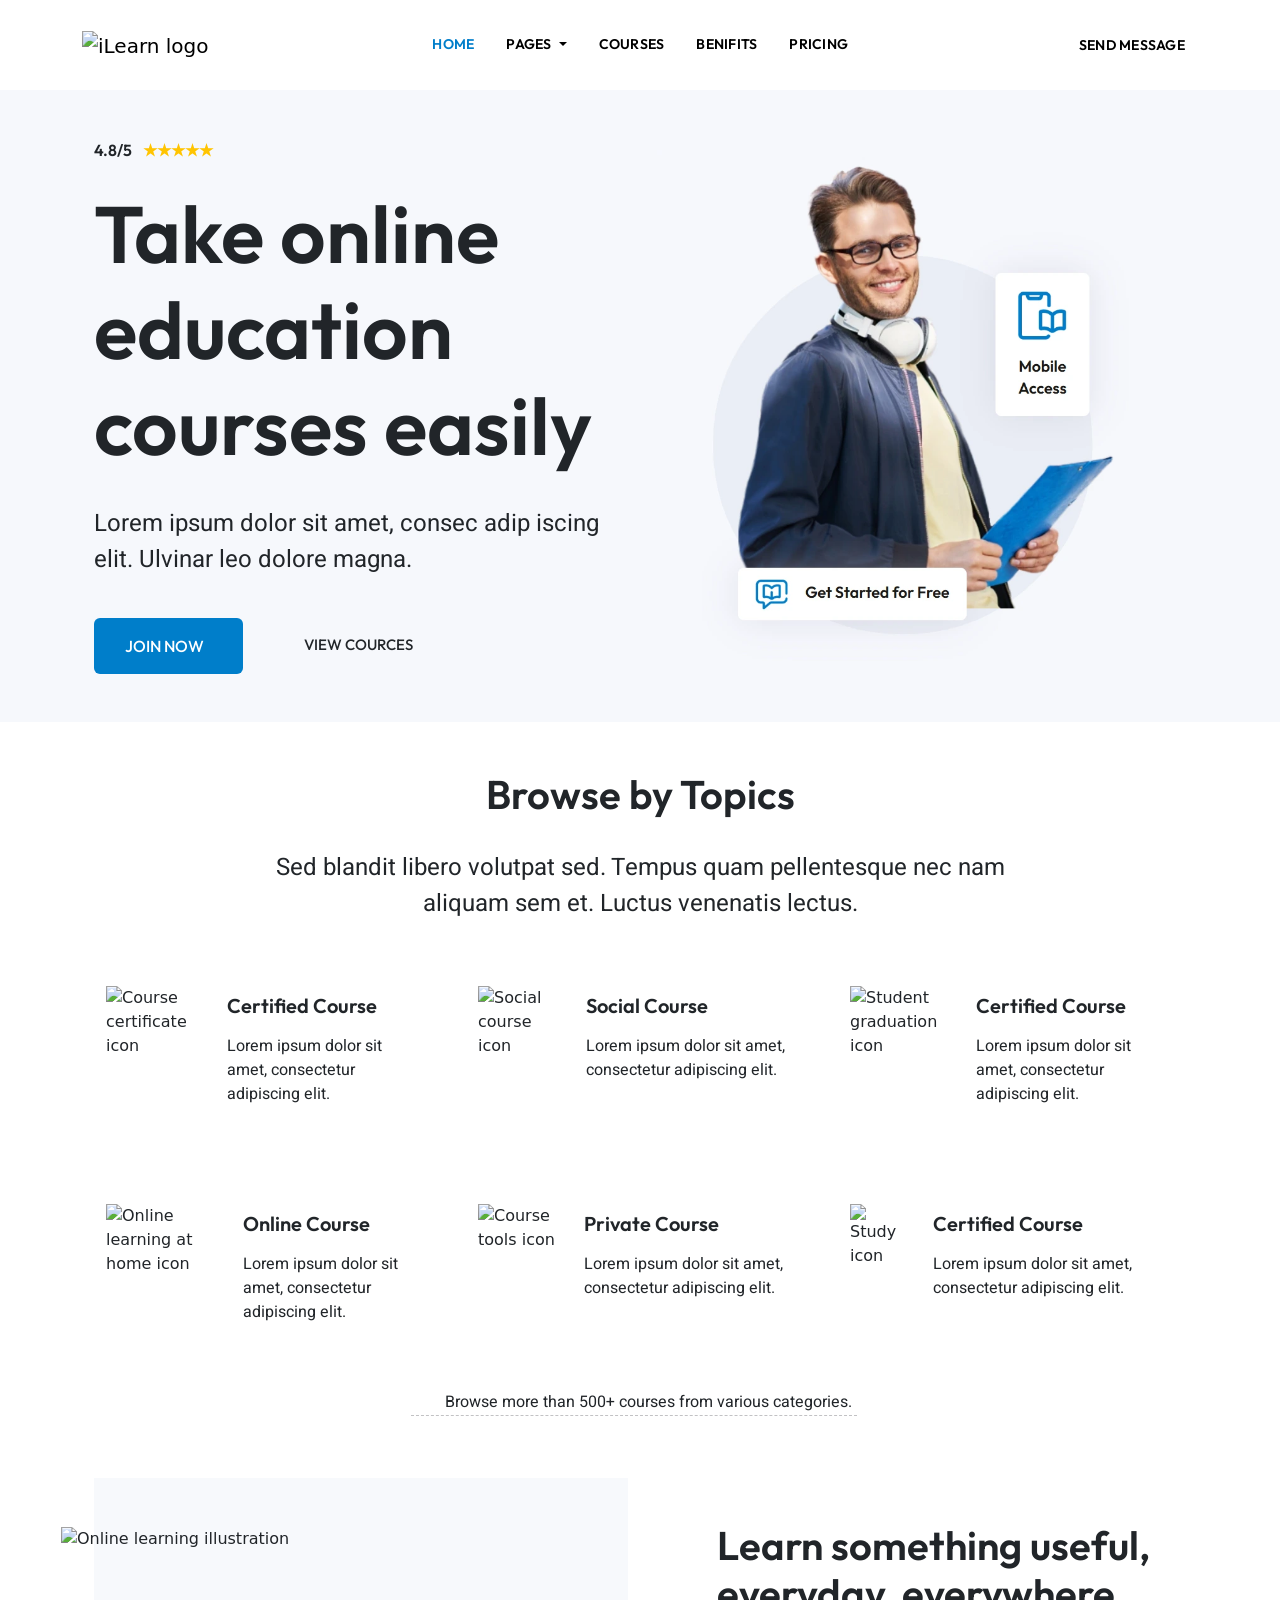
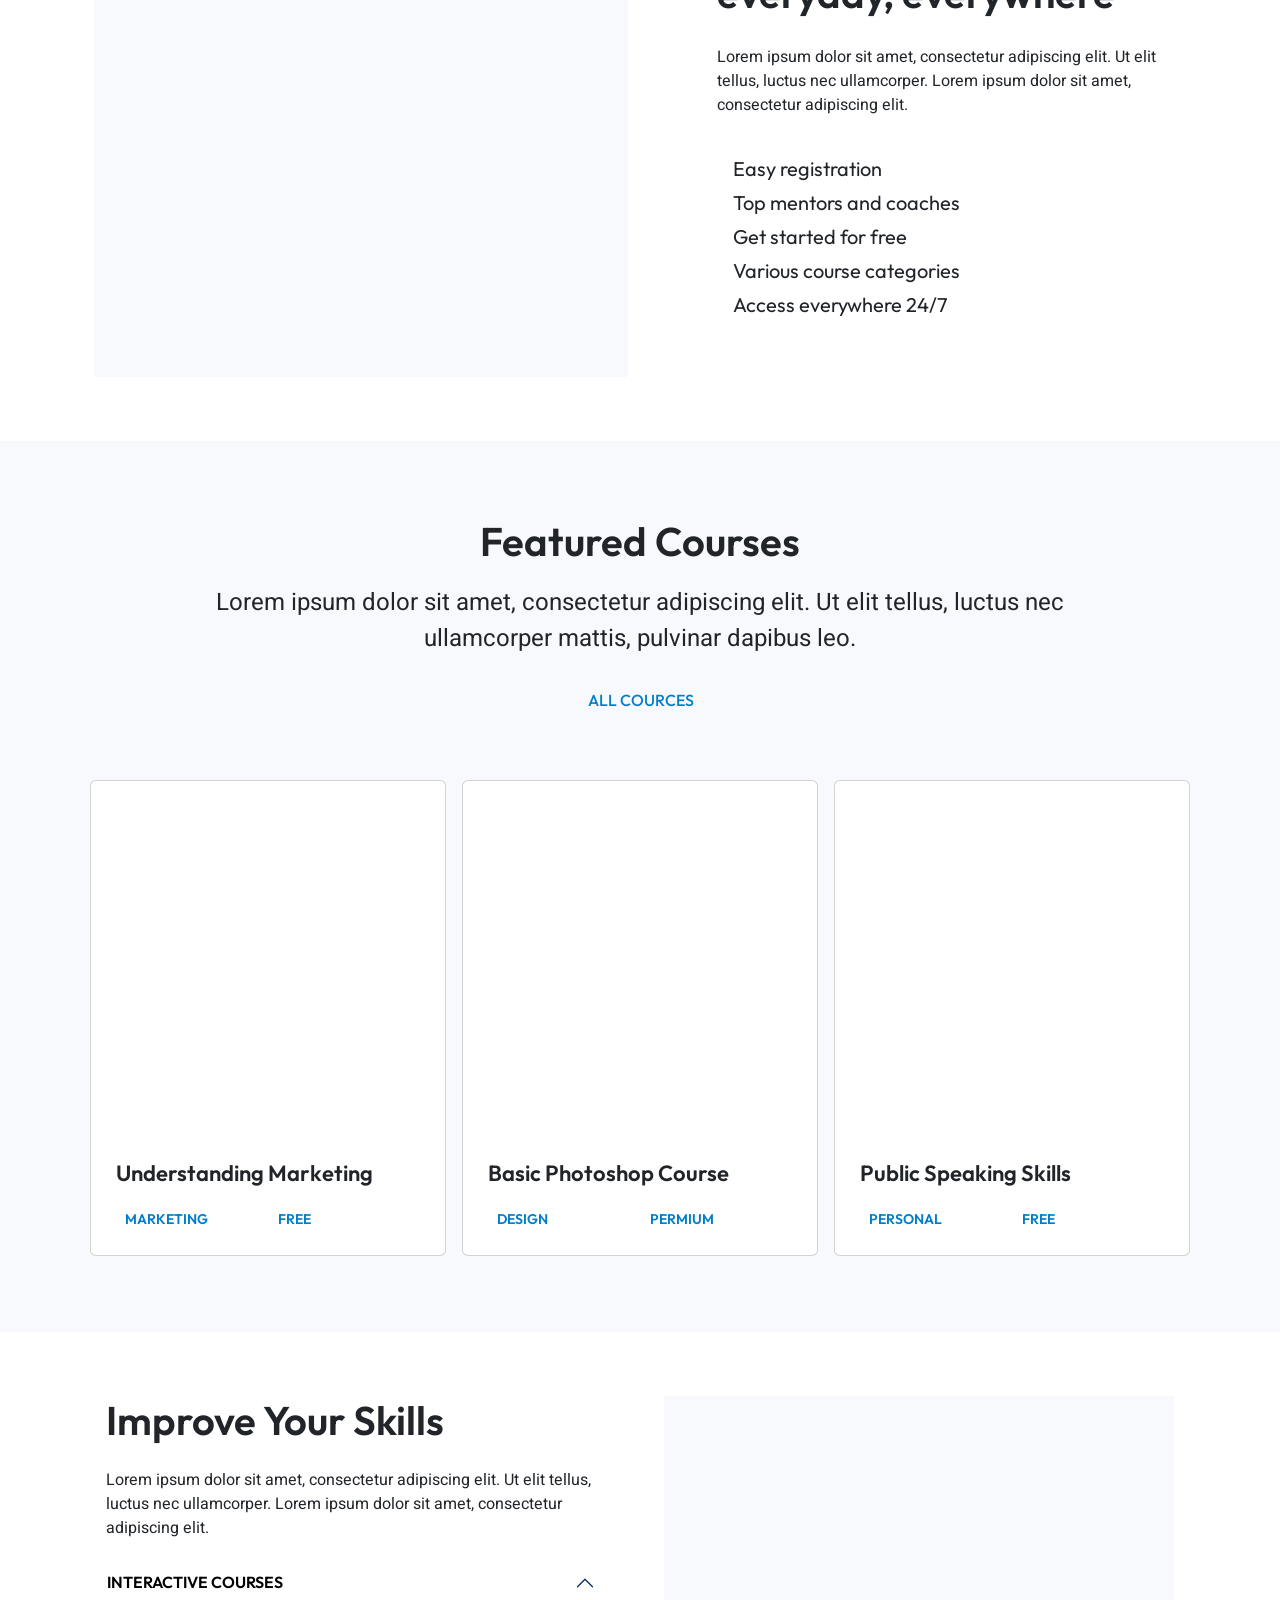
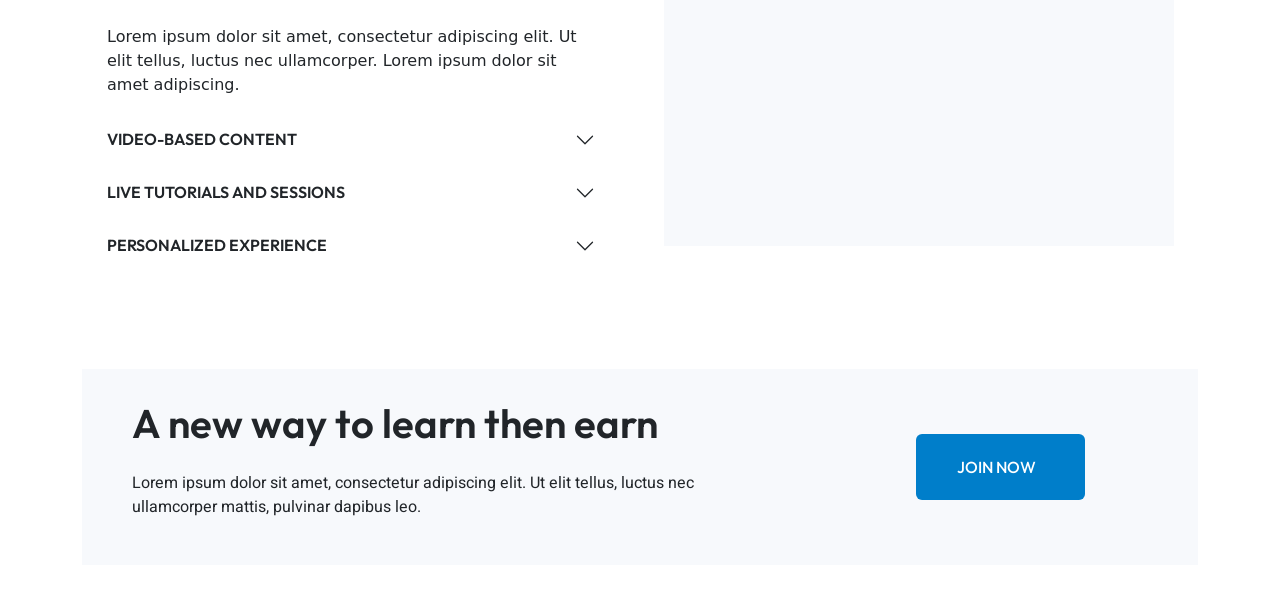
==== commit b40f212a: "cources page, create cources section" ====
--- a/index.html
+++ b/index.html
@@ -60,7 +60,7 @@
                             </ul>
                         </li>
                         <li class="nav-item">
-                            <a class="nav-link" href="#">Courses</a>
+                            <a class="nav-link" href="./courses.html">Courses</a>
                         </li>
                         <li class="nav-item">
                             <a class="nav-link" href="#">Benifits</a>
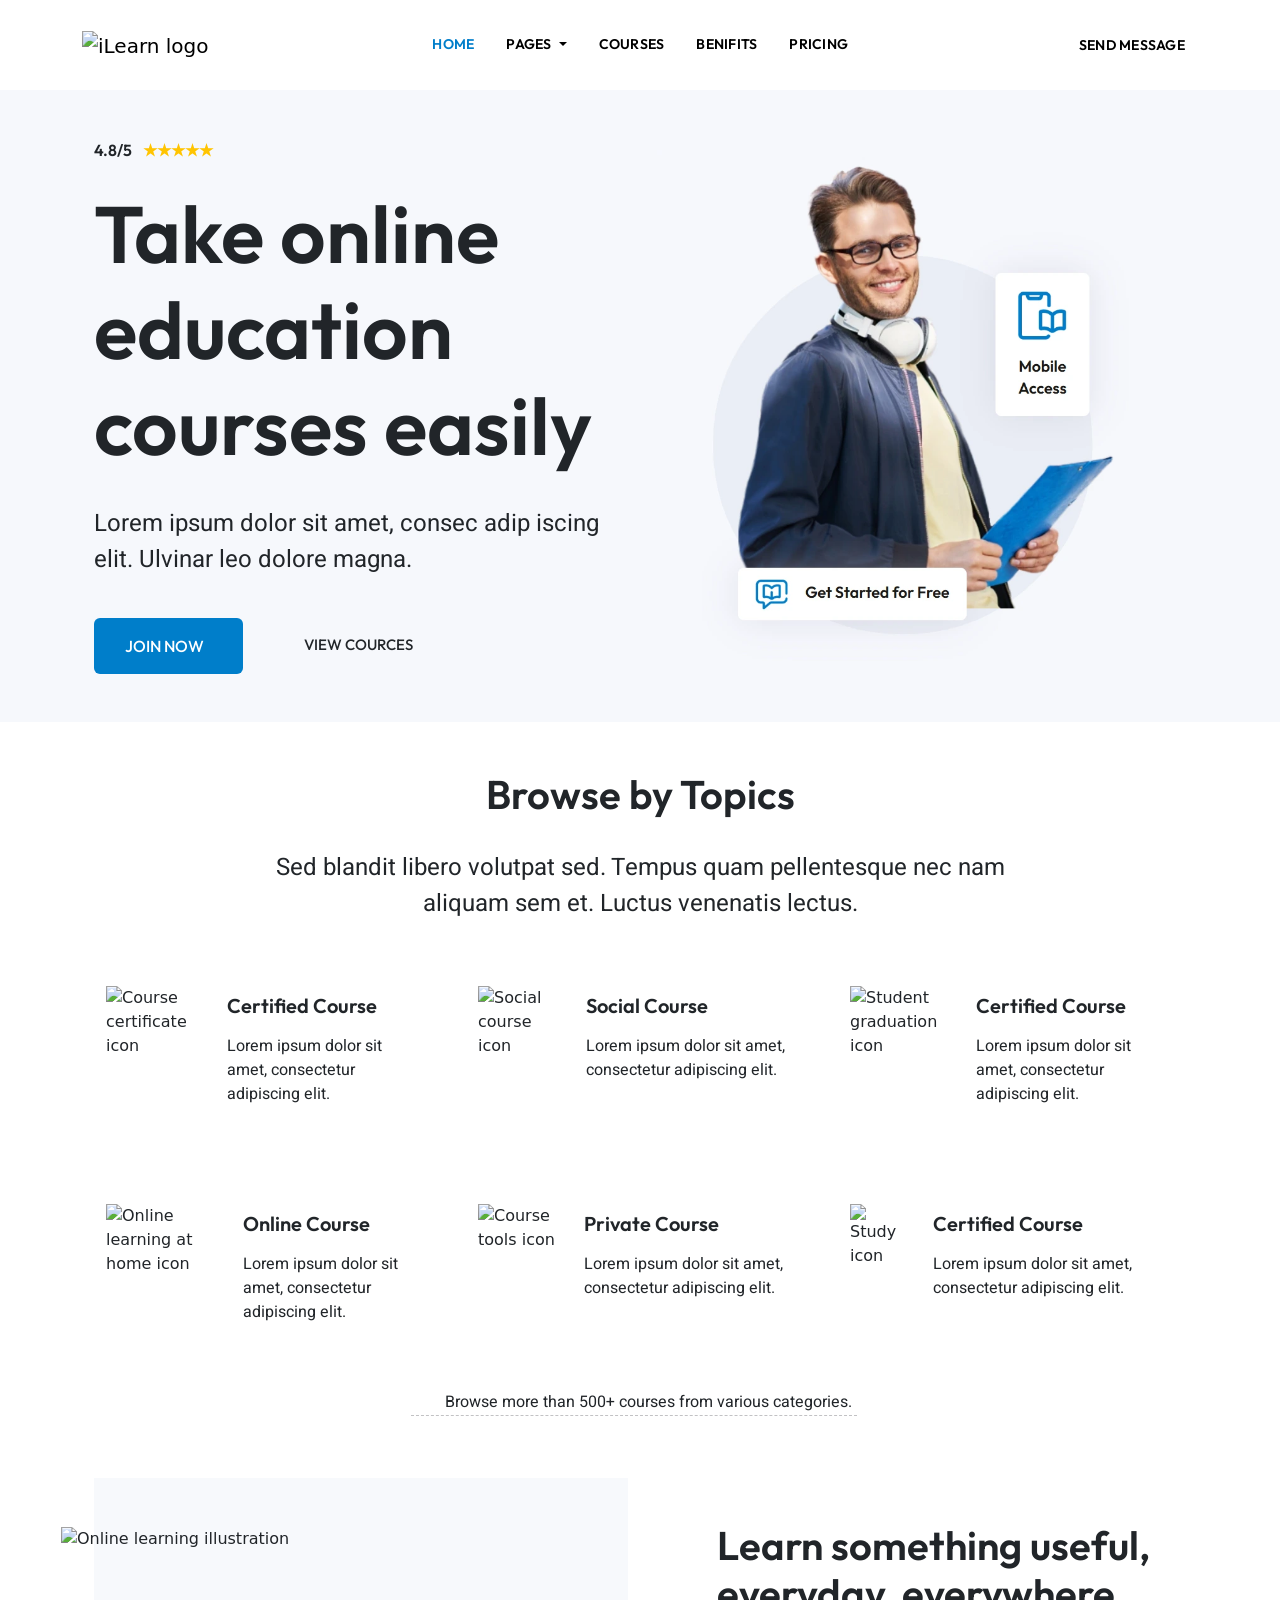
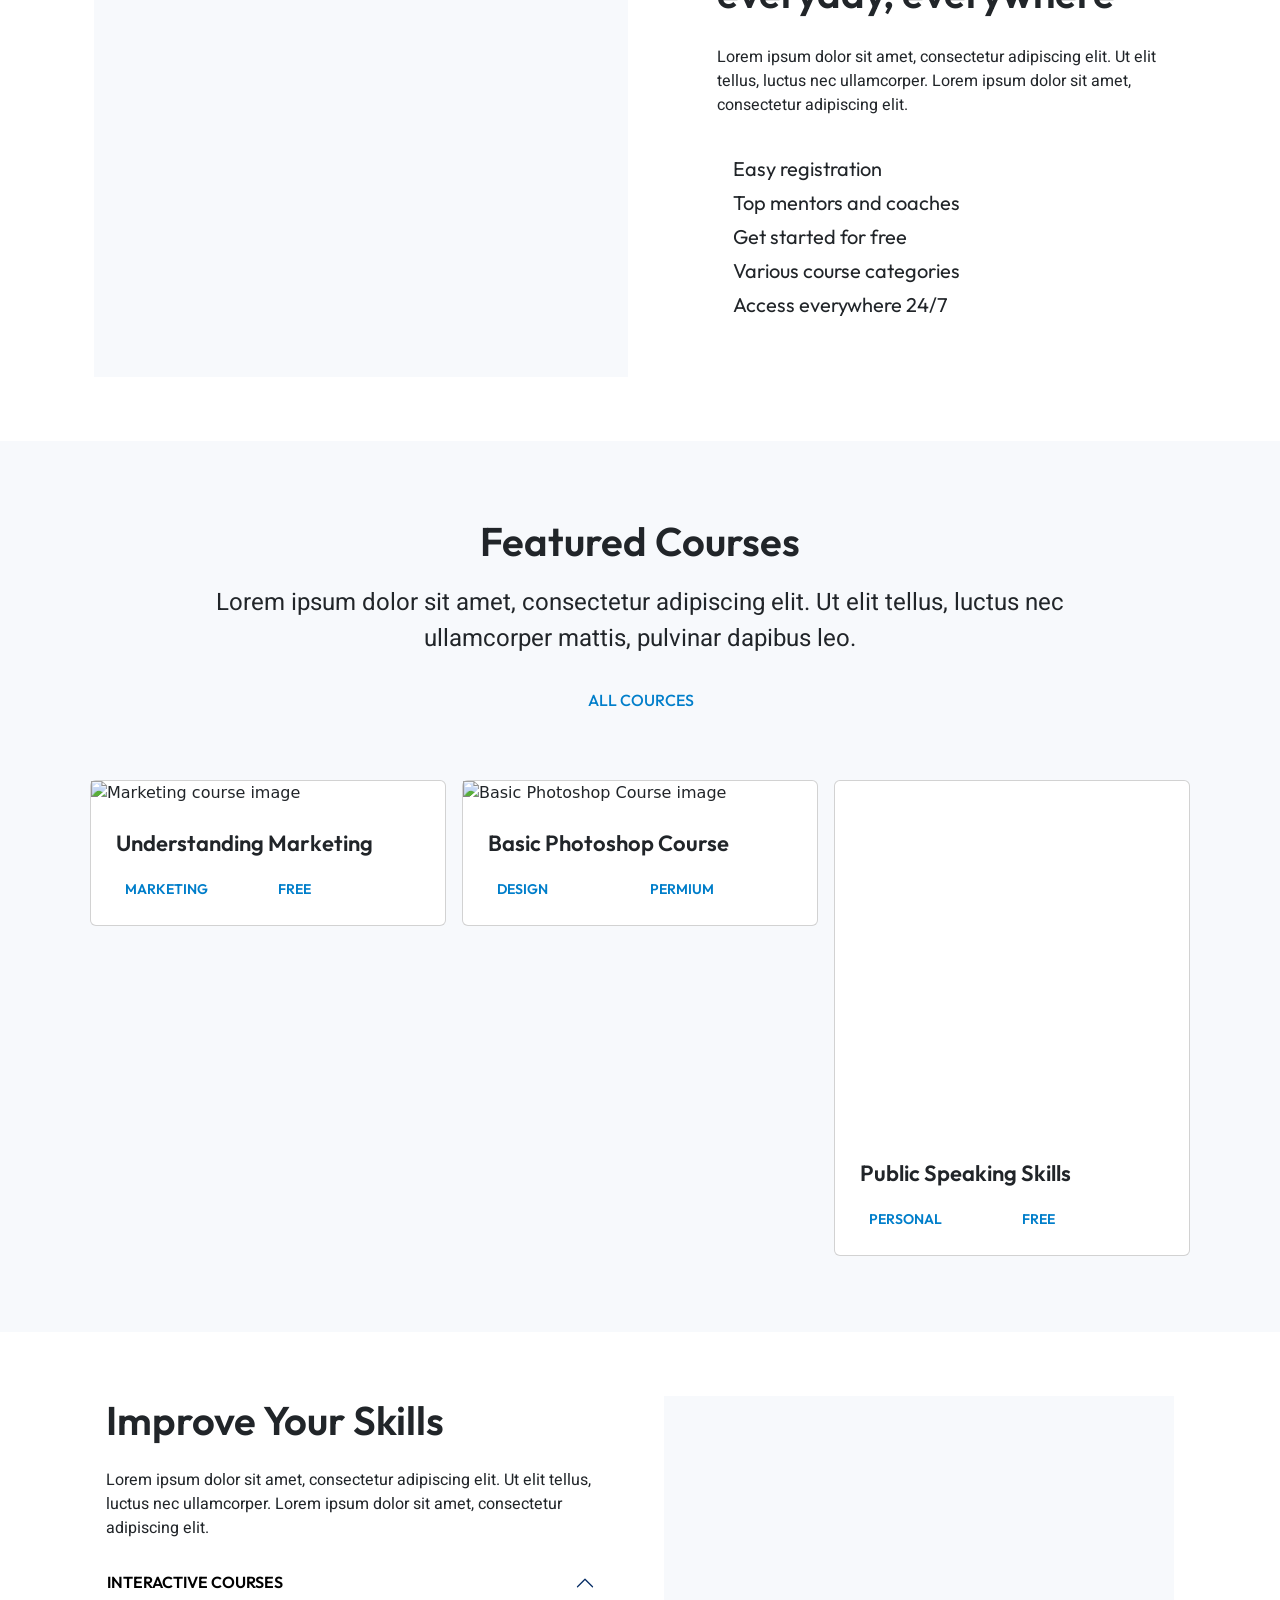
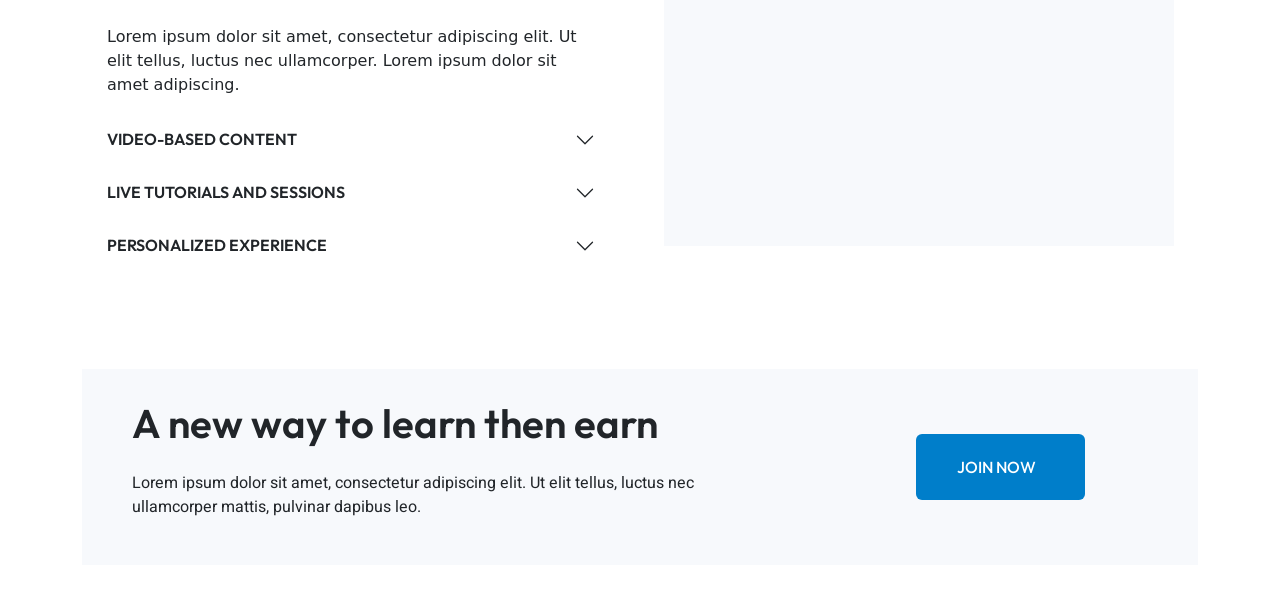
==== commit 3c94f87b: "benifits page, navbar & footer" ====
--- a/index.html
+++ b/index.html
@@ -43,7 +43,7 @@
                     <ul class="navbar-nav m-auto my-2 my-lg-0 navbar-nav-scroll gap-3"
                         style="--bs-scroll-height: 100px;">
                         <li class="nav-item">
-                            <a class="nav-link active" aria-current="page" href="#">Home</a>
+                            <a class="nav-link active" aria-current="page" href="./index.html">Home</a>
                         </li>
                         <li class="nav-item dropdown">
                             <a class="nav-link dropdown-toggle" href="#" role="button" data-bs-toggle="dropdown"
@@ -63,10 +63,10 @@
                             <a class="nav-link" href="./courses.html">Courses</a>
                         </li>
                         <li class="nav-item">
-                            <a class="nav-link" href="#">Benifits</a>
+                            <a class="nav-link" href="./benifits.html">Benifits</a>
                         </li>
                         <li class="nav-item">
-                            <a class="nav-link" href="#">Pricing</a>
+                            <a class="nav-link" href="./pricing.html">Pricing</a>
                         </li>
                     </ul>
                     <a class="contact text-decoration-none btn" href="#">
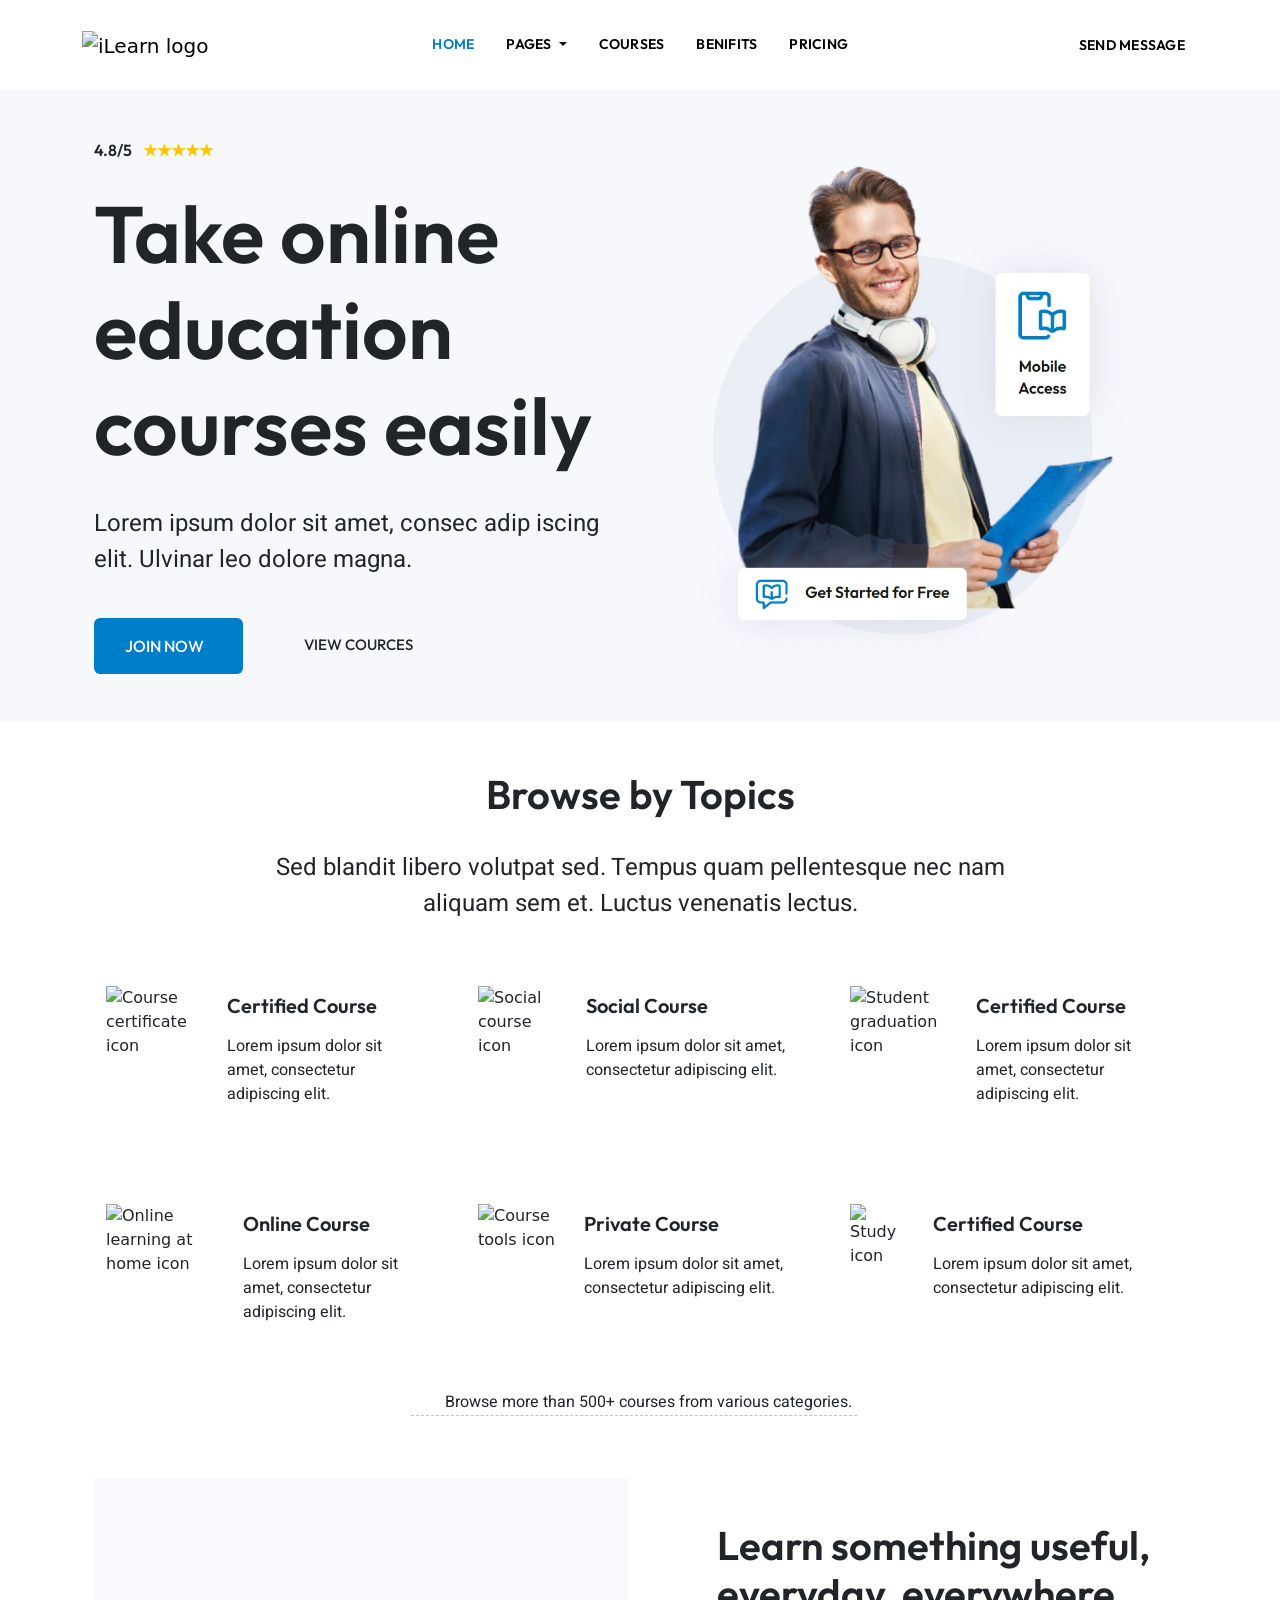
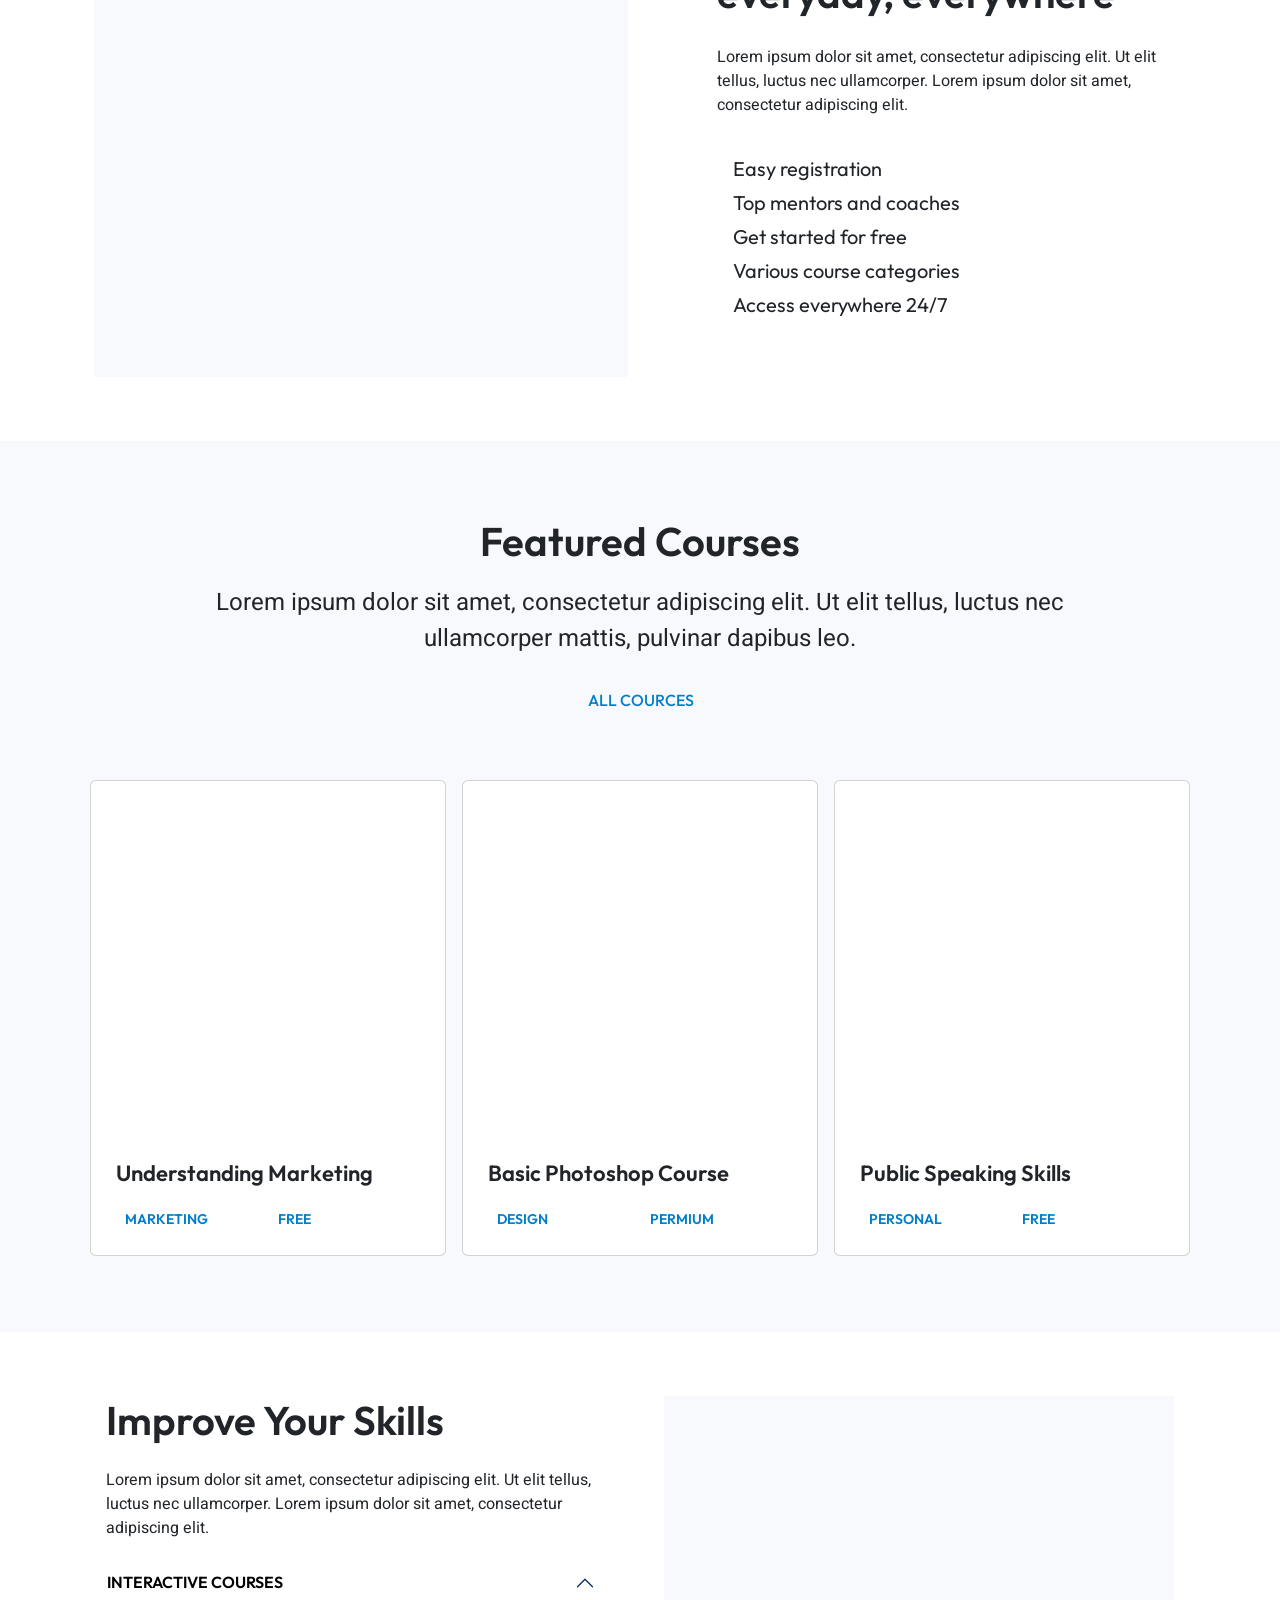
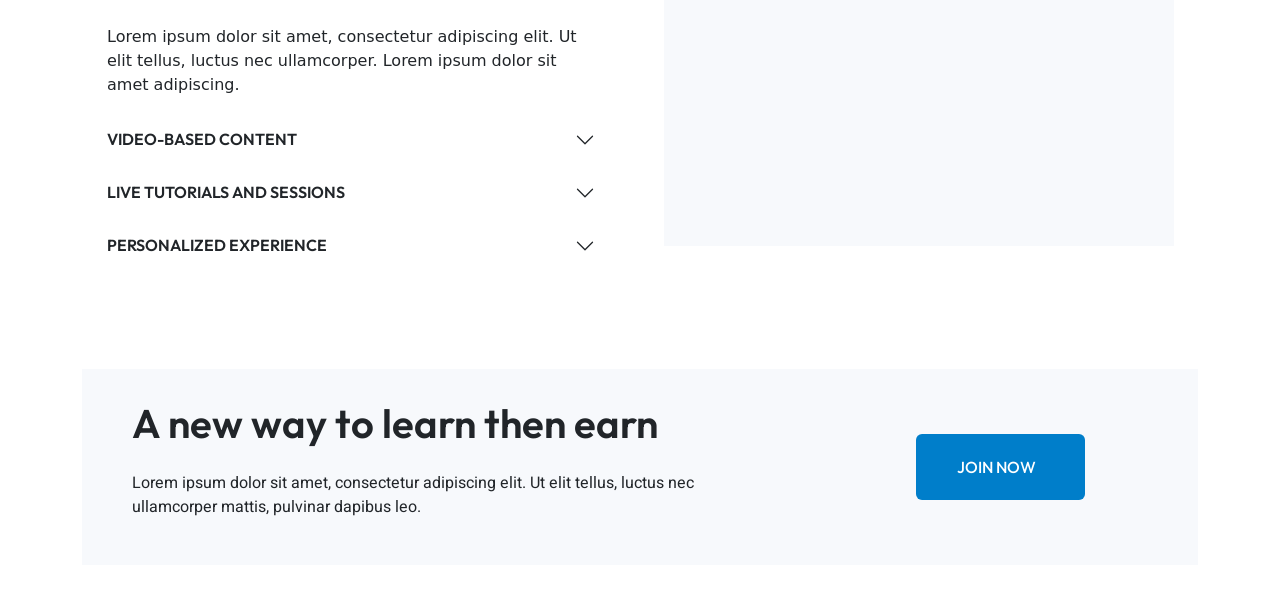
==== commit bfaa4cc8: "single course page, navbar & footer" ====
--- a/index.html
+++ b/index.html
@@ -52,7 +52,7 @@
                             </a>
                             <ul class="dropdown-menu">
                                 <li><a class="dropdown-item" href="#">About</a></li>
-                                <li><a class="dropdown-item" href="#">Single Course</a></li>
+                                <li><a class="dropdown-item" href="./single course.html">Single Course</a></li>
                                 <li><a class="dropdown-item" href="#">Contact</a></li>
                                 <li><a class="dropdown-item" href="#">Reviews</a></li>
                                 <li><a class="dropdown-item" href="#">Blog</a></li>
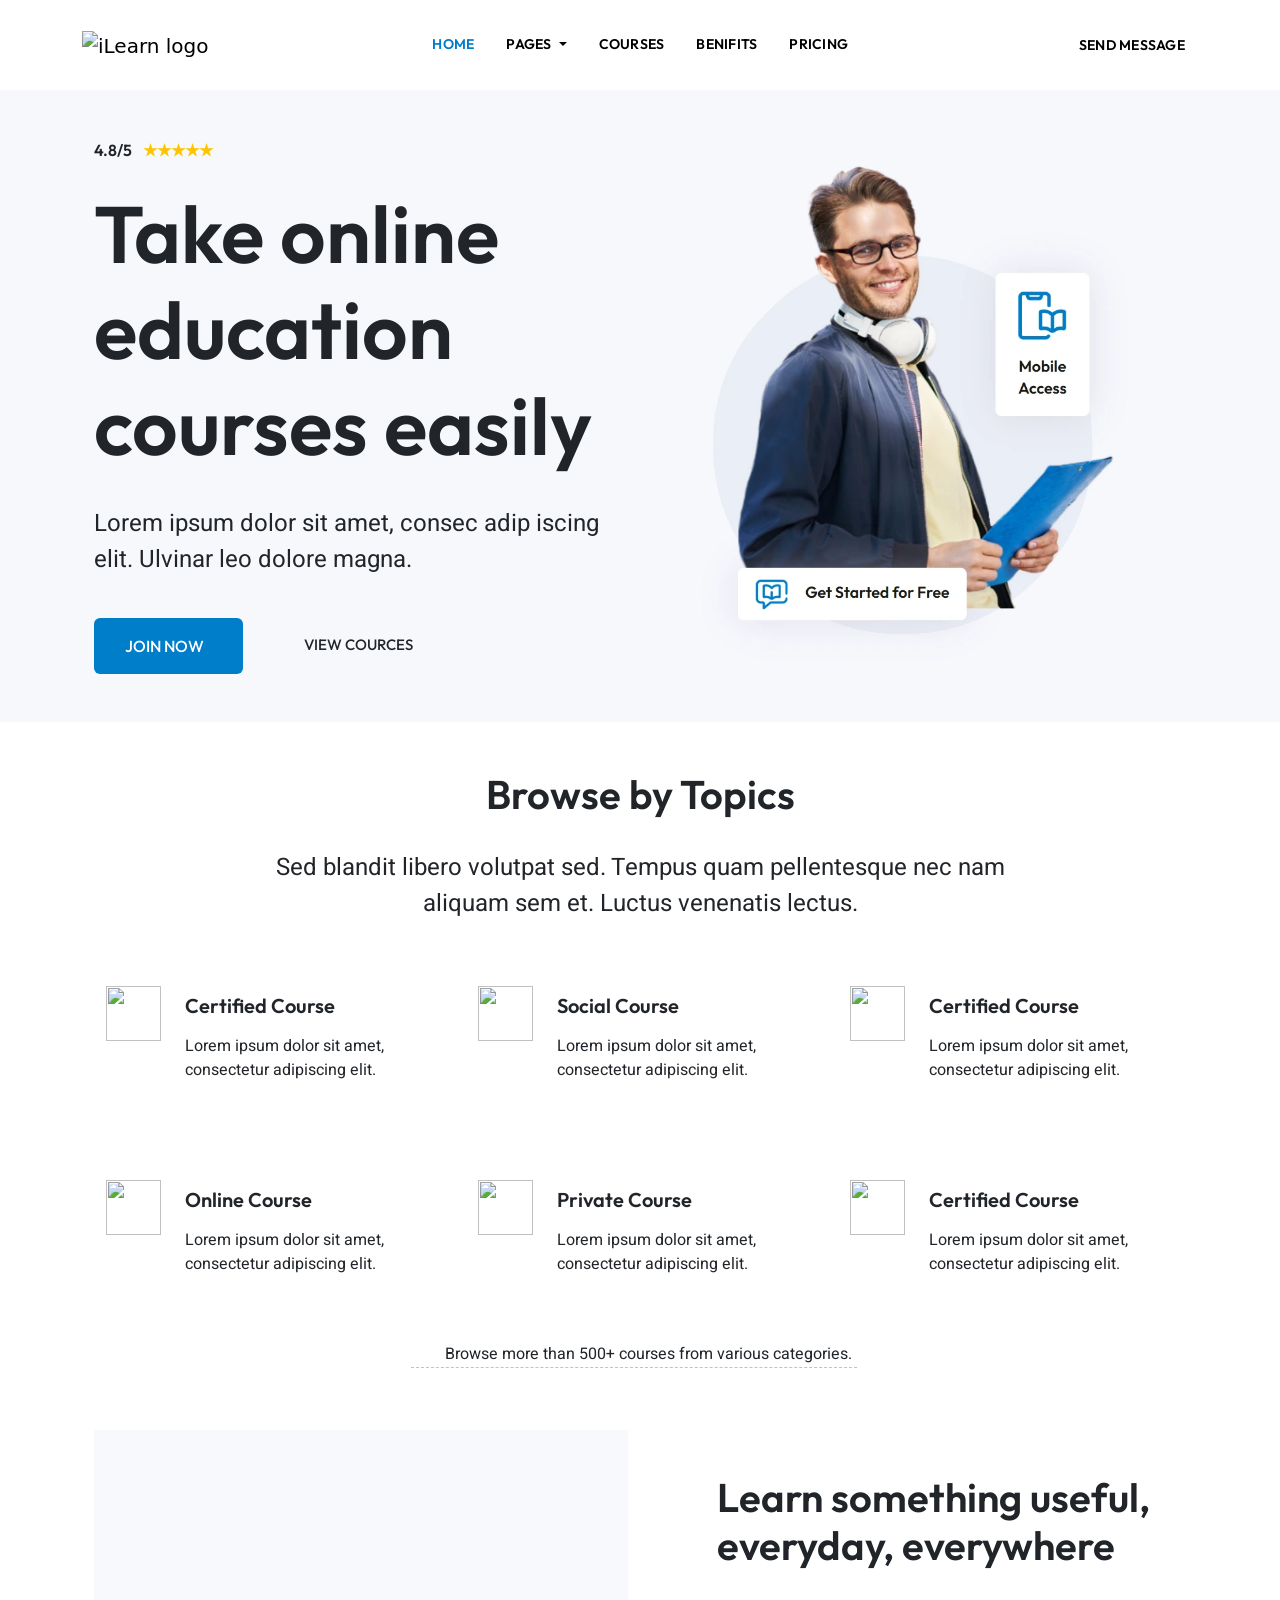
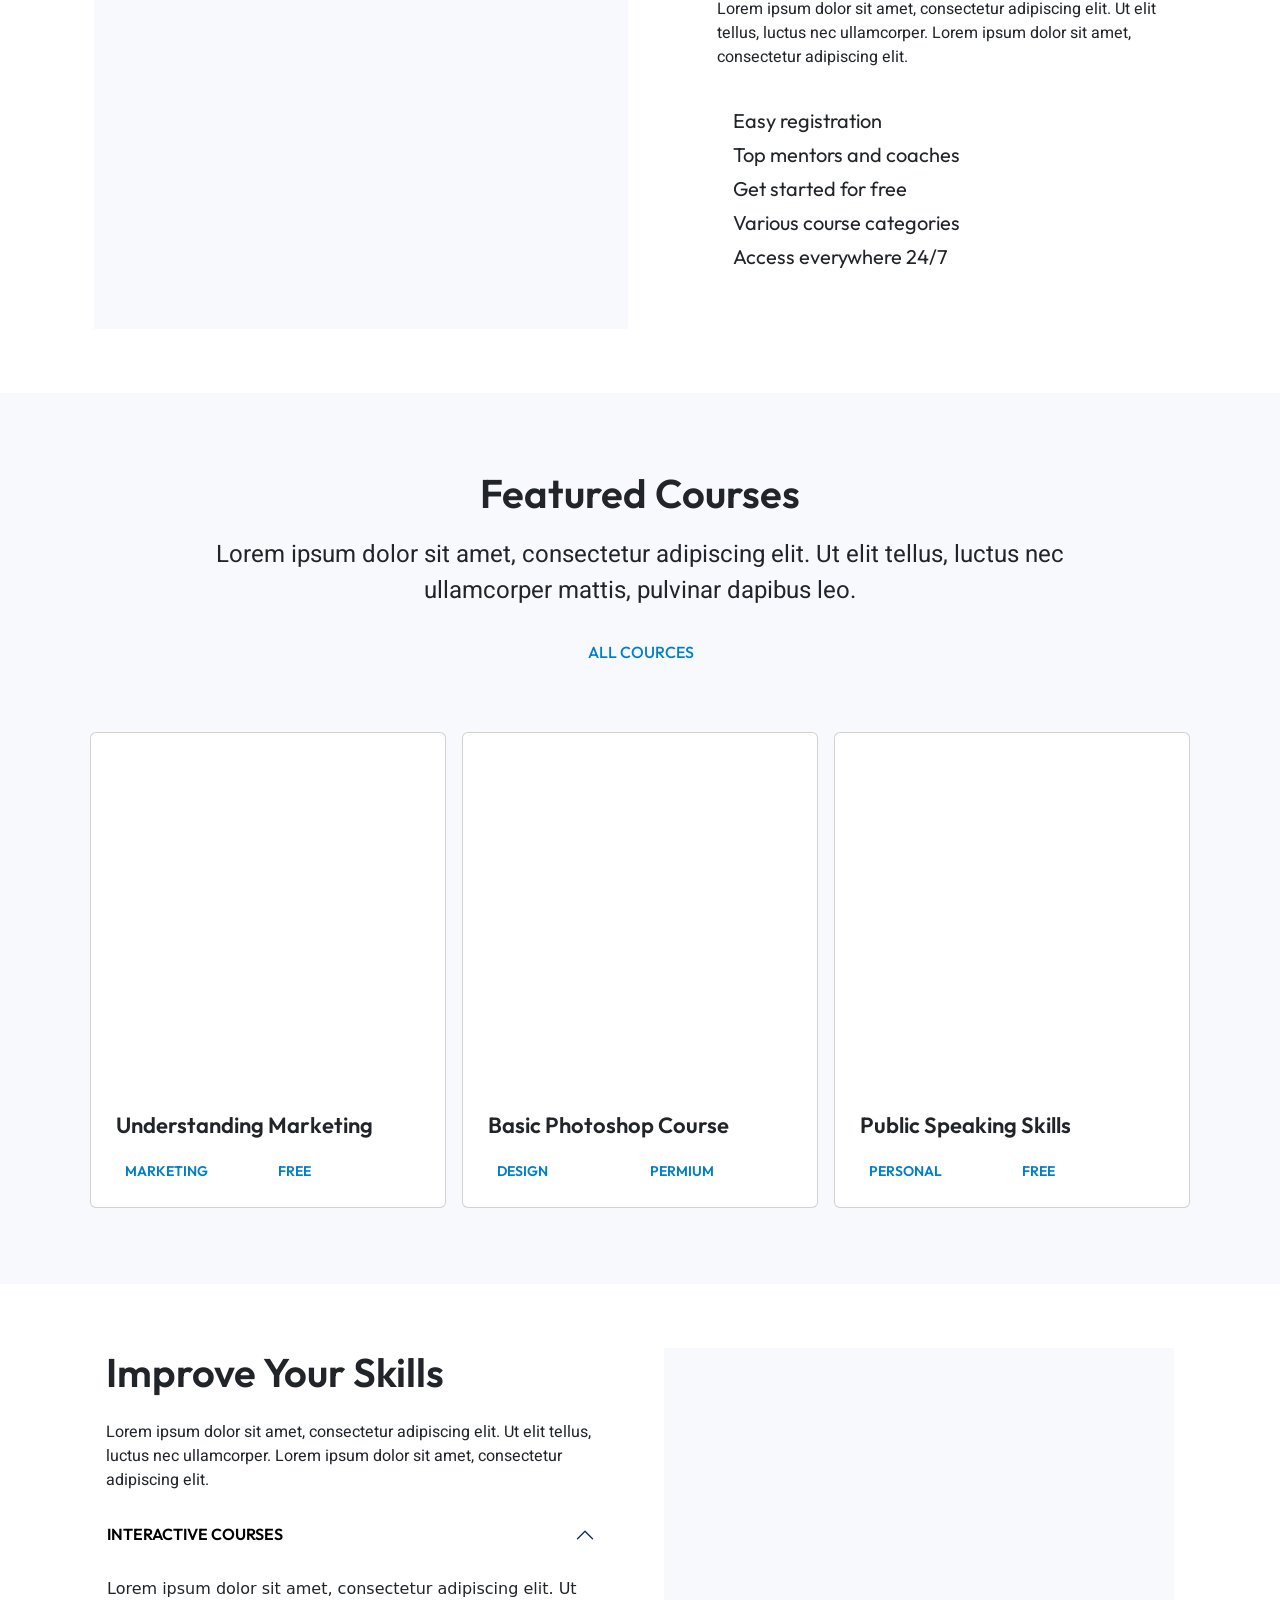
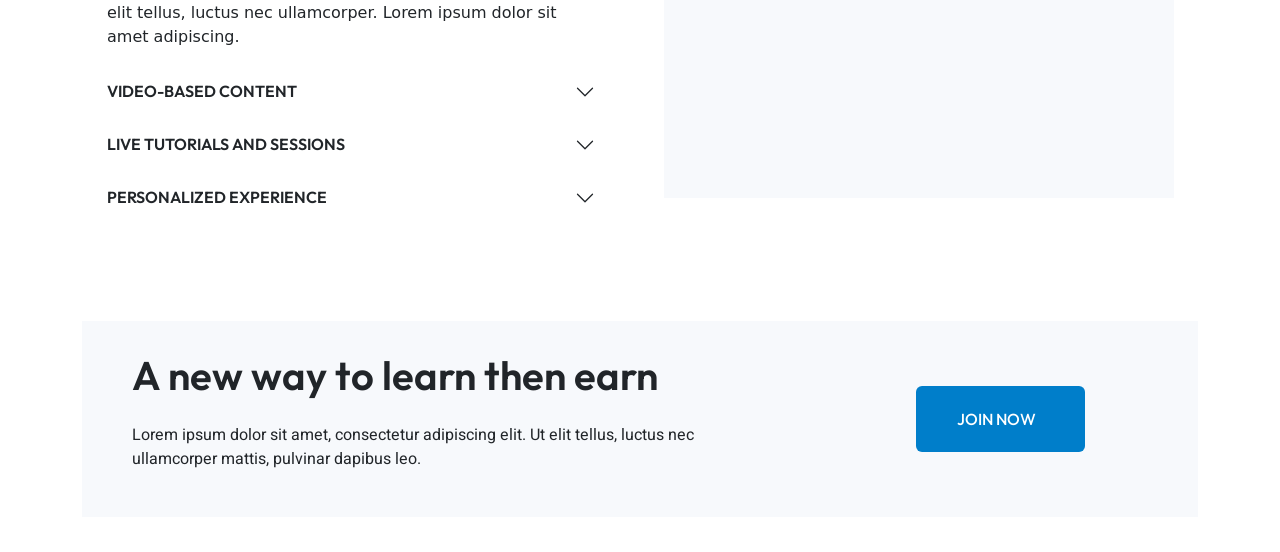
==== commit 7e98e616: "fix icons and images" ====
--- a/index.html
+++ b/index.html
@@ -4,6 +4,7 @@
 <head>
     <meta charset="UTF-8">
     <meta name="viewport" content="width=device-width, initial-scale=1.0">
+    <meta name="keywords" content="learn, e-learn, courses">
     <title>iLearn</title>
 
     <!--Font awsome-->
@@ -32,8 +33,8 @@
             <div class="container">
                 <a class="navbar-brand" href="#">
                     <img width="170" height="45"
-                        src="https://demo.sociolib.com/ilearn/wp-content/uploads/sites/27/2022/12/logo.png"
-                        class="attachment-full size-full wp-image-588" alt="iLearn logo">
+                        src="https://hub.kitpixel.com/ilearn/wp-content/uploads/sites/27/2022/12/logo.png"
+                        class="attachment-full size-full wp-image-588" alt="iLearn logo"/>
                 </a>
                 <button class="navbar-toggler" type="button" data-bs-toggle="collapse" data-bs-target="#navbarScroll"
                     aria-controls="navbarScroll" aria-expanded="false" aria-label="Toggle navigation">
@@ -53,7 +54,7 @@
                             <ul class="dropdown-menu">
                                 <li><a class="dropdown-item" href="#">About</a></li>
                                 <li><a class="dropdown-item" href="./single course.html">Single Course</a></li>
-                                <li><a class="dropdown-item" href="#">Contact</a></li>
+                                <li><a class="dropdown-item" href="./login.html">Login</a></li>
                                 <li><a class="dropdown-item" href="#">Reviews</a></li>
                                 <li><a class="dropdown-item" href="#">Blog</a></li>
                                 <li><a class="dropdown-item" href="#">Post</a></li>
@@ -85,7 +86,7 @@
                 <div class="row align-items-center gap-md-0 gap-sm-1">
                     <div class="col-12 d-md-none d-sm-block text-start">
                         <div class="hero-img-d">
-                            <img src="./assets/img/hero_img.webp" alt="hero image"/>
+                            <img src="./assets/img/hero_img.webp" alt="hero image" />
                         </div>
                     </div>
                     <div class="col-md-6 col-sm-12">
@@ -114,7 +115,7 @@
                     </div>
                     <div class="col-6 d-md-block d-sm-none">
                         <div class="hero-img">
-                            <img src="./assets/img/hero_img.webp" alt="hero image"/>
+                            <img src="./assets/img/hero_img.webp" alt="hero image" />
                         </div>
                     </div>
                 </div>
@@ -136,8 +137,8 @@
                         <div class="browse-content d-flex align-items-start gap-4">
                             <div class="icon">
                                 <img loading="lazy" decoding="async" width="55" height="55"
-                                    src="https://demo.sociolib.com/ilearn/wp-content/uploads/sites/27/2022/12/certificate.png"
-                                    class="attachment-full size-full wp-image-513" alt="Course certificate icon">
+                                    src="https://hub.kitpixel.com/ilearn/wp-content/uploads/sites/27/2022/12/certificate.png"
+                                    class="attachment-full size-full wp-image-513" alt="">
                             </div>
                             <div class="browse-topic">
                                 <h3>Certified Course</h3>
@@ -149,8 +150,8 @@
                         <div class="browse-content d-flex align-items-start gap-4">
                             <div class="icon">
                                 <img loading="lazy" decoding="async" width="55" height="55"
-                                    src="https://demo.sociolib.com/ilearn/wp-content/uploads/sites/27/2022/12/chat.png"
-                                    class="attachment-full size-full wp-image-504" alt="Social course icon">
+                                    src="https://hub.kitpixel.com/ilearn/wp-content/uploads/sites/27/2022/12/chat.png"
+                                    class="attachment-full size-full wp-image-504" alt="">
                             </div>
                             <div class="browse-topic">
                                 <h3>Social Course</h3>
@@ -162,8 +163,8 @@
                         <div class="browse-content d-flex align-items-start gap-4">
                             <div class="icon">
                                 <img loading="lazy" decoding="async" width="55" height="55"
-                                    src="https://demo.sociolib.com/ilearn/wp-content/uploads/sites/27/2022/12/graduation.png"
-                                    class="attachment-full size-full wp-image-519" alt="Student graduation icon">
+                                    src="https://hub.kitpixel.com/ilearn/wp-content/uploads/sites/27/2022/12/graduation.png"
+                                    class="attachment-full size-full wp-image-519" alt="">
                             </div>
                             <div class="browse-topic">
                                 <h3>Certified Course</h3>
@@ -175,8 +176,8 @@
                         <div class="browse-content d-flex align-items-start gap-4">
                             <div class="icon">
                                 <img loading="lazy" decoding="async" width="55" height="55"
-                                    src="https://demo.sociolib.com/ilearn/wp-content/uploads/sites/27/2022/12/homeschooling.png"
-                                    class="attachment-full size-full wp-image-514" alt="Online learning at home icon">
+                                    src="https://hub.kitpixel.com/ilearn/wp-content/uploads/sites/27/2022/12/homeschooling.png"
+                                    class="attachment-full size-full wp-image-514" alt="">
                             </div>
                             <div class="browse-topic">
                                 <h3>Online Course</h3>
@@ -188,8 +189,8 @@
                         <div class="browse-content d-flex align-items-start gap-4">
                             <div class="icon">
                                 <img loading="lazy" decoding="async" width="55" height="55"
-                                    src="https://demo.sociolib.com/ilearn/wp-content/uploads/sites/27/2022/12/tools.png"
-                                    class="attachment-full size-full wp-image-515" alt="Course tools icon">
+                                    src="https://hub.kitpixel.com/ilearn/wp-content/uploads/sites/27/2022/12/tools.png"
+                                    class="attachment-full size-full wp-image-515" alt="">
                             </div>
                             <div class="browse-topic">
                                 <h3>Private Course</h3>
@@ -201,8 +202,8 @@
                         <div class="browse-content d-flex align-items-start gap-4">
                             <div class="icon">
                                 <img loading="lazy" decoding="async" width="55" height="55"
-                                    src="https://demo.sociolib.com/ilearn/wp-content/uploads/sites/27/2022/12/study.png"
-                                    class="attachment-full size-full wp-image-520" alt="Study icon">
+                                    src="https://hub.kitpixel.com/ilearn/wp-content/uploads/sites/27/2022/12/study.png"
+                                    class="attachment-full size-full wp-image-520" alt="">
                             </div>
                             <div class="browse-topic">
                                 <h3>Certified Course</h3>
@@ -227,9 +228,9 @@
                     <div class="col-lg-6 col-sm-12">
                         <div class="learn-img">
                             <img loading="lazy" decoding="async"
-                                src="https://demo.sociolib.com/ilearn/wp-content/uploads/sites/27/2022/12/3.png"
+                                src="https://hub.kitpixel.com/ilearn/wp-content/uploads/sites/27/2022/12/3.png"
                                 class="attachment-full size-full wp-image-526" alt="Online learning illustration"
-                                srcset="https://demo.sociolib.com/ilearn/wp-content/uploads/sites/27/2022/12/3.png 750w, https://demo.sociolib.com/ilearn/wp-content/uploads/sites/27/2022/12/3-300x200.png 300w"
+                                srcset="https://hub.kitpixel.com/ilearn/wp-content/uploads/sites/27/2022/12/3.png 750w, https://hub.kitpixel.com/ilearn/wp-content/uploads/sites/27/2022/12/3-300x200.png 300w"
                                 sizes="(max-width: 750px) 100vw, 750px">
                         </div>
                     </div>
@@ -286,10 +287,10 @@
                         <div class="card">
                             <div class="course-img">
                                 <img loading="lazy" decoding="async"
-                                    src="https://demo.sociolib.com/ilearn/wp-content/uploads/sites/27/2022/12/4.jpg"
+                                    src="https://hub.kitpixel.com/ilearn/wp-content/uploads/sites/27/2022/12/4.jpg"
                                     class="attachment-full size-full wp-image-138 w-100 h-auto"
                                     alt="Marketing course image"
-                                    srcset="https://demo.sociolib.com/ilearn/wp-content/uploads/sites/27/2022/12/4.jpg 800w, https://demo.sociolib.com/ilearn/wp-content/uploads/sites/27/2022/12/4-300x200.jpg 300w, https://demo.sociolib.com/ilearn/wp-content/uploads/sites/27/2022/12/4-768x512.jpg 768w"
+                                    srcset="https://hub.kitpixel.com/ilearn/wp-content/uploads/sites/27/2022/12/4.jpg 800w, https://hub.kitpixel.com/ilearn/wp-content/uploads/sites/27/2022/12/4-300x200.jpg 300w, https://hub.kitpixel.com/ilearn/wp-content/uploads/sites/27/2022/12/4-768x512.jpg 768w"
                                     sizes="(max-width: 800px) 100vw, 800px">
                             </div>
                             <div class="course-info p-4">
@@ -313,10 +314,10 @@
                         <div class="card">
                             <div class="course-img">
                                 <img loading="lazy" decoding="async"
-                                    src="https://demo.sociolib.com/ilearn/wp-content/uploads/sites/27/2022/12/2.jpg"
+                                    src="https://hub.kitpixel.com/ilearn/wp-content/uploads/sites/27/2022/12/2.jpg"
                                     class="attachment-full size-full wp-image-139 w-100 h-auto"
                                     alt="Basic Photoshop Course image"
-                                    srcset="https://demo.sociolib.com/ilearn/wp-content/uploads/sites/27/2022/12/2.jpg 800w, https://demo.sociolib.com/ilearn/wp-content/uploads/sites/27/2022/12/2-300x200.jpg 300w, https://demo.sociolib.com/ilearn/wp-content/uploads/sites/27/2022/12/2-768x512.jpg 768w"
+                                    srcset="https://hub.kitpixel.com/ilearn/wp-content/uploads/sites/27/2022/12/2.jpg 800w, https://hub.kitpixel.com/ilearn/wp-content/uploads/sites/27/2022/12/2-300x200.jpg 300w, https://hub.kitpixel.com/ilearn/wp-content/uploads/sites/27/2022/12/2-768x512.jpg 768w"
                                     sizes="(max-width: 800px) 100vw, 800px">
                             </div>
                             <div class="course-info p-4">
@@ -340,10 +341,10 @@
                         <div class="card last-card">
                             <div class="course-img">
                                 <img loading="lazy" decoding="async"
-                                    src="https://demo.sociolib.com/ilearn/wp-content/uploads/sites/27/2022/12/3.jpg"
+                                    src="https://hub.kitpixel.com/ilearn/wp-content/uploads/sites/27/2022/12/3.jpg"
                                     class="attachment-full size-full wp-image-137 w-100 h-auto"
                                     alt="Public Speaking Skills image"
-                                    srcset="https://demo.sociolib.com/ilearn/wp-content/uploads/sites/27/2022/12/3.jpg 800w, https://demo.sociolib.com/ilearn/wp-content/uploads/sites/27/2022/12/3-300x200.jpg 300w, https://demo.sociolib.com/ilearn/wp-content/uploads/sites/27/2022/12/3-768x512.jpg 768w"
+                                    srcset="https://hub.kitpixel.com/ilearn/wp-content/uploads/sites/27/2022/12/3.jpg 800w, https://hub.kitpixel.com/ilearn/wp-content/uploads/sites/27/2022/12/3-300x200.jpg 300w, https://hub.kitpixel.com/ilearn/wp-content/uploads/sites/27/2022/12/3-768x512.jpg 768w"
                                     sizes="(max-width: 800px) 100vw, 800px">
                             </div>
                             <div class="course-info p-4">
@@ -446,9 +447,9 @@
                     <div class="col-12 col-lg-6 col-sm-12">
                         <div class="improve-img">
                             <img loading="lazy" decoding="async" width="500" height="350"
-                                src="https://demo.sociolib.com/ilearn/wp-content/uploads/sites/27/2022/12/4.png"
-                                class="attachment-full size-full wp-image-530" alt=""
-                                srcset="https://demo.sociolib.com/ilearn/wp-content/uploads/sites/27/2022/12/4.png 750w, https://demo.sociolib.com/ilearn/wp-content/uploads/sites/27/2022/12/4-300x200.png 300w"
+                                src="https://hub.kitpixel.com/ilearn/wp-content/uploads/sites/27/2022/12/4.png"
+                                class="attachment-full size-full wp-image-530" alt="improve-img"
+                                srcset="https://hub.kitpixel.com/ilearn/wp-content/uploads/sites/27/2022/12/4.png 750w, https://hub.kitpixel.com/ilearn/wp-content/uploads/sites/27/2022/12/4-300x200.png 300w"
                                 sizes="(max-width: 750px) 100vw, 750px">
                         </div>
                     </div>
@@ -489,8 +490,8 @@
                 <div class="logo d-flex flex-column gap-4">
                     <div class="brand">
                         <img width="170" height="45"
-                            src="https://demo.sociolib.com/ilearn/wp-content/uploads/sites/27/2022/12/logo.png"
-                            class="attachment-full size-full wp-image-588" alt="iLearn logo">
+                            src="https://hub.kitpixel.com/ilearn/wp-content/uploads/sites/27/2022/12/logo.png"
+                            class="attachment-full size-full wp-image-588" alt="iLearn logo"/>
                     </div>
                     <div class="social-logos d-flex gap-3 ms-lg-2">
                         <a class="btn" href="#"><i class="fa-brands fa-facebook"></i></a>
--- a/assets/css/main.css
+++ b/assets/css/main.css
@@ -272,7 +272,7 @@
         font-size: 12px;
         font-weight: 500;
     }
-    
+
 }
 
 @media screen and (min-width: 767px) and (max-width: 768px) {
@@ -320,19 +320,19 @@
 
 @media screen and (max-width: 576px) {
 
-    .hero .row{
+    .hero .row {
         gap: 4px;
     }
 
-    .hero-img-d{
+    .hero-img-d {
         display: block;
     }
 
-    .hero-img{
+    .hero-img {
         display: none;
     }
 
-    .hero-content{
+    .hero-content {
         gap: 8px
     }
 
@@ -356,11 +356,11 @@
         font-size: 15px;
         font-weight: 500;
     }
-    
+
 }
 
 @media screen and (max-width: 493px) {
-    
+
     .hero h1 {
         font-size: 35px;
         font-weight: 600;
@@ -381,6 +381,29 @@
         font-size: 12px;
         font-weight: 500;
     }
+}
+
+@media screen and (max-width: 364px) {
+
+    .hero-btns .join-btn {
+        padding: 15px 12px;
+        font-size: 10px;
+        font-weight: 500;
+    }
+
+    .view-btn .btn {
+        font-size: 10px;
+        font-weight: 500;
+    }
+
+}
+
+@media screen and (max-width: 330px) {
+
+    .hero-btns {
+        gap: 10px !important;
+    }
+
 }
 
 /* hero responsive ends */
@@ -508,6 +531,24 @@
 
 }
 
+@media screen and (max-width: 400px) {
+
+    .browse .browse-more p {
+        font-size: 11px;
+        display: none;
+    }
+
+    .browse .browse-more p::after {
+        content: '';
+        border-bottom: none;
+    }
+
+    .browse .browse-more i {
+        display: none;
+    }
+
+}
+
 /* browse responsive ends */
 
 /* learn-something starts */
@@ -705,11 +746,18 @@
 
 }
 
+@media screen and (max-width: 400px) {
+    .learn-img img {
+        width: 200px;
+        height: 180px;
+    }
+}
+
 /* learn-something responsive ends */
 
 /* featured-courses starts */
 
-.featured-courses{
+.featured-courses {
     background-color: var(--imgBg);
 }
 
@@ -1055,6 +1103,13 @@
         height: 200px;
     }
 
+}
+
+@media screen and (max-width: 475px) {
+    .improve .improve-img img {
+        width: 200px;
+        height: 150px;
+    }
 }
 
 /* improve section responsive ends */
